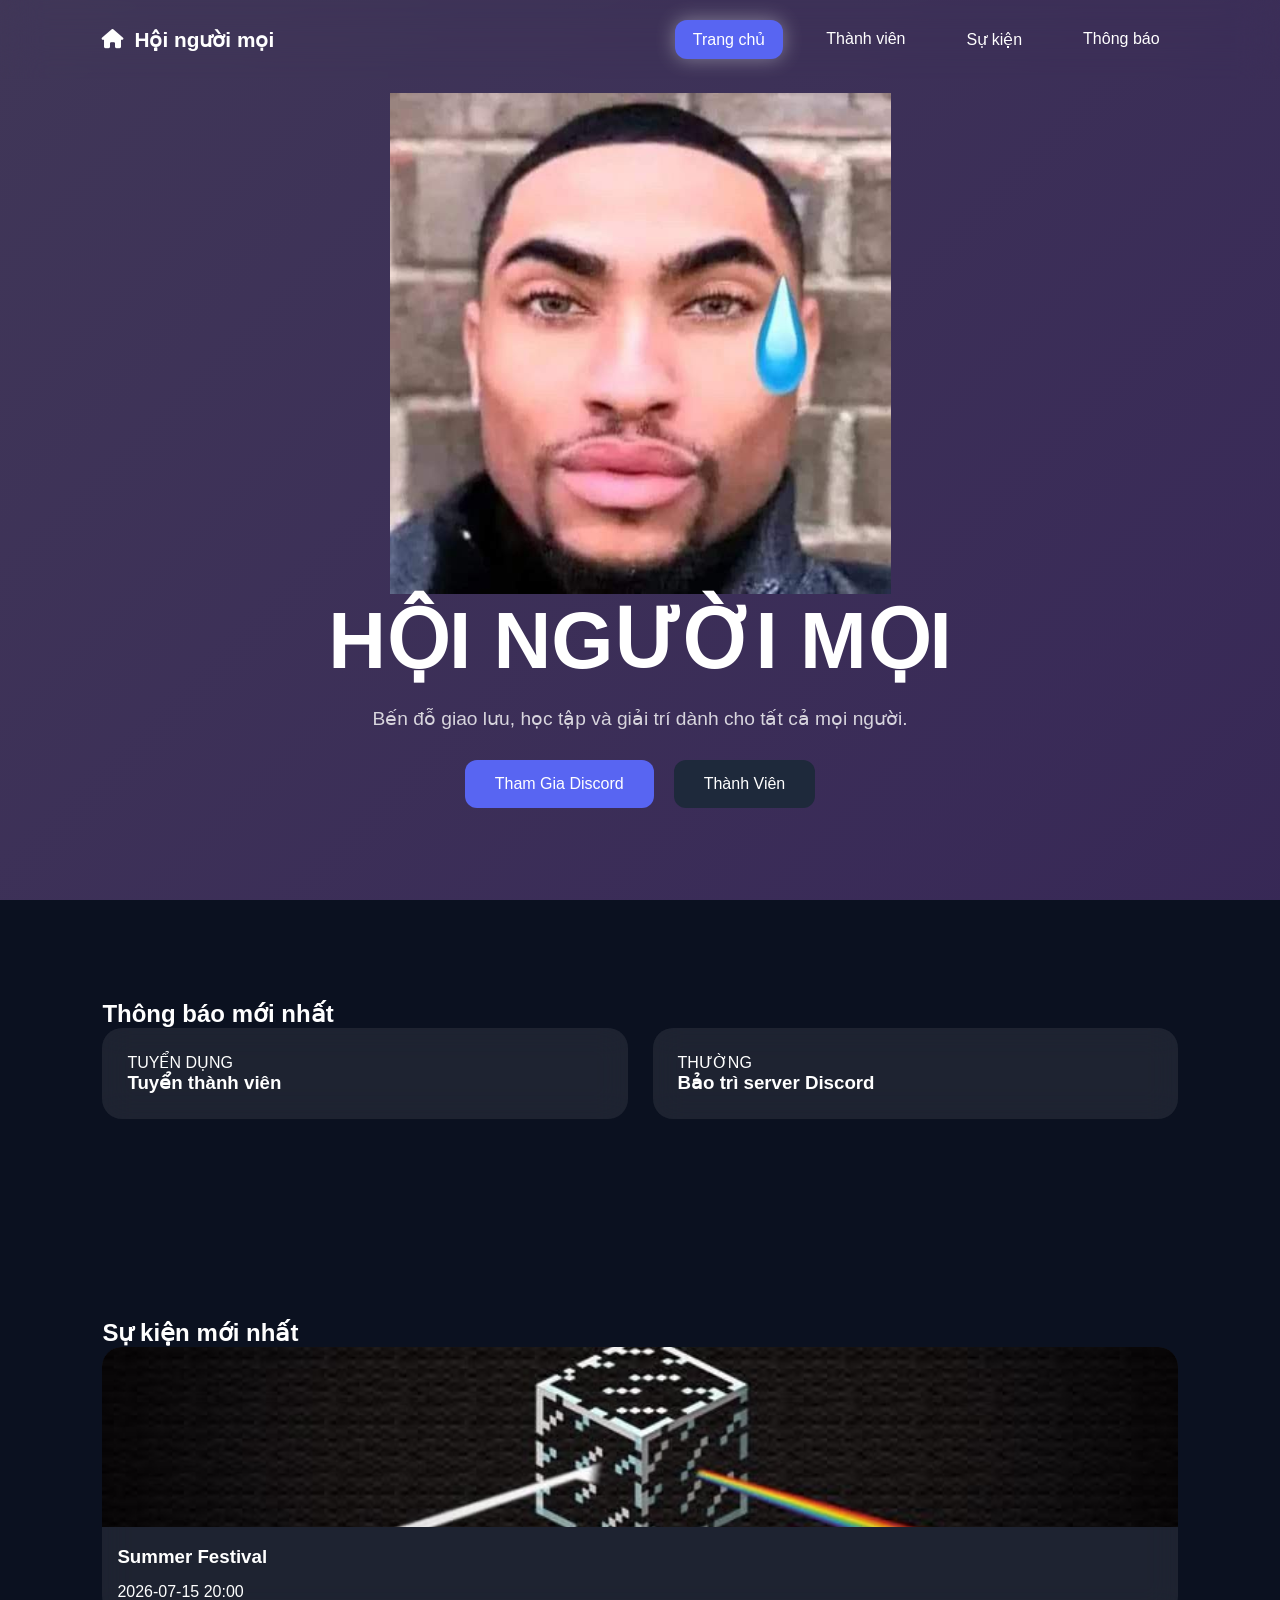
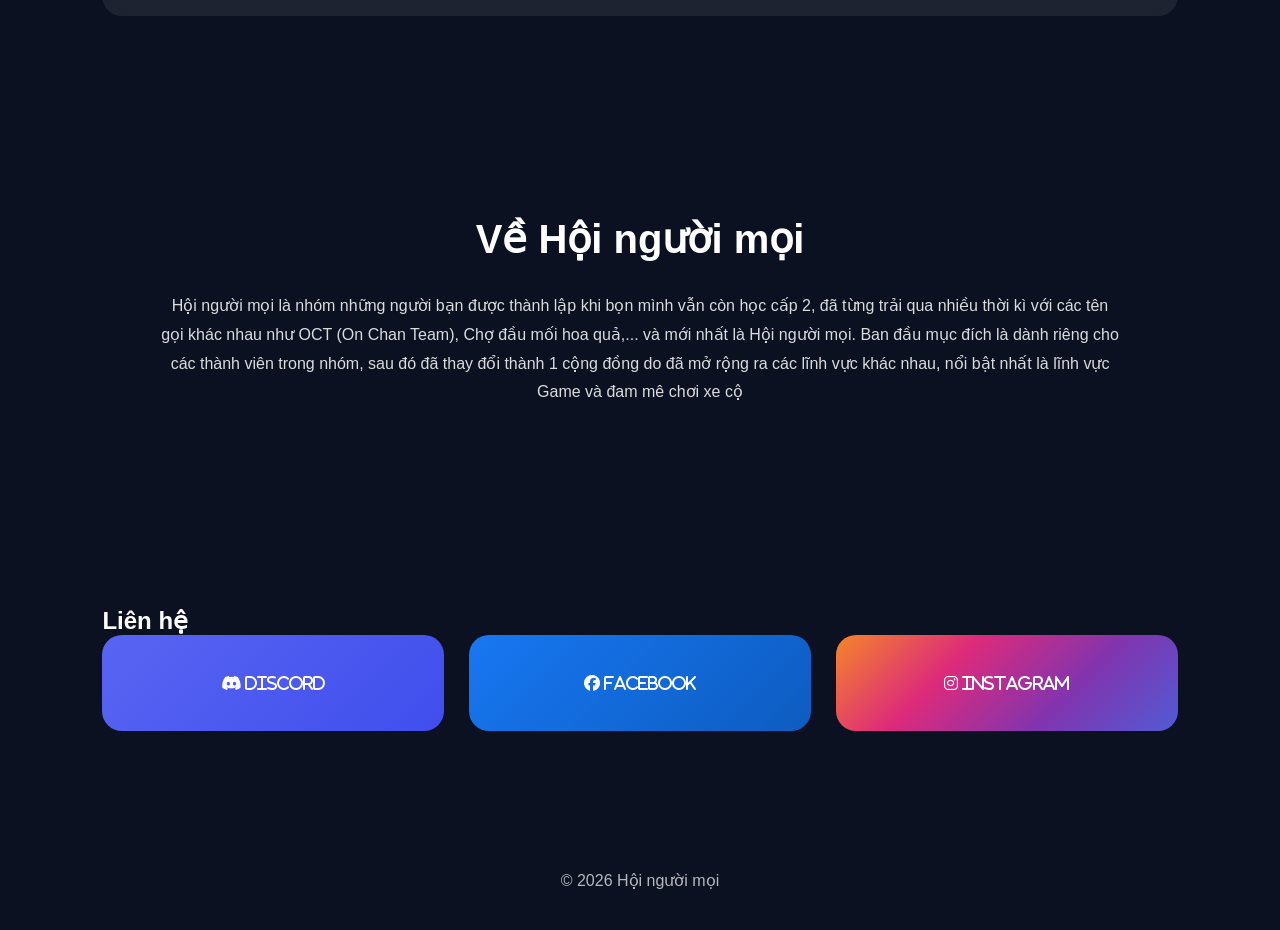
==== index.html @ f9ef9a04 "First website version" ====
<!doctype html>
<html lang="vi">
  <head>
    <meta charset="UTF-8" />

    <meta name="viewport" content="width=device-width, initial-scale=1.0" />

    <title>Hội người mọi</title>

    <link rel="icon" href="assets/logo.png" />

    <link rel="stylesheet" href="css/style.css" />

    <link
      rel="stylesheet"
      href="https://cdnjs.cloudflare.com/ajax/libs/font-awesome/6.5.2/css/all.min.css"
    />

    <link rel="stylesheet" href="https://unpkg.com/aos@next/dist/aos.css" />
  </head>

  <body>
    <div class="background"></div>

    <nav>
      <a href="index.html" class="nav-logo">
        <i class="fa-solid fa-house"></i>
        Hội người mọi
      </a>

      <div class="nav-links">
        <a href="index.html" class="active">Trang chủ</a>

        <a href="members.html">Thành viên</a>

        <a href="events.html">Sự kiện</a>

        <a href="announce.html">Thông báo</a>
      </div>
    </nav>

    <header class="hero" data-aos="fade-up">
      <img src="assets/logo.png" class="logo" />

      <h1>HỘI NGƯỜI MỌI</h1>

      <p>Bến đỗ giao lưu, học tập và giải trí dành cho tất cả mọi người.</p>

      <div class="hero-buttons">
        <a
          href="https://discord.gg/47eMfd63Gc"
          target="_blank"
          class="discord-btn"
        >
          Tham Gia Discord
        </a>

        <a href="members.html" class="members-btn"> Thành Viên </a>
      </div>
    </header>
    <section class="latest-announcements" data-aos="fade-up">
      <h2>Thông báo mới nhất</h2>

      <div id="latestAnnouncements"></div>
    </section>
    <section class="latest-events" data-aos="fade-up">
      <h2>Sự kiện mới nhất</h2>

      <div id="latestEvents"></div>
    </section>
    <section class="about" data-aos="fade-up">
      <h2>Về Hội người mọi</h2>

      <p>
        Hội người mọi là nhóm những người bạn được thành lập khi bọn mình vẫn
        còn học cấp 2, đã từng trải qua nhiều thời kì với các tên gọi khác nhau
        như OCT (On Chan Team), Chợ đầu mối hoa quả,... và mới nhất là Hội người
        mọi. Ban đầu mục đích là dành riêng cho các thành viên trong nhóm, sau
        đó đã thay đổi thành 1 cộng đồng do đã mở rộng ra các lĩnh vực khác
        nhau, nổi bật nhất là lĩnh vực Game và đam mê chơi xe cộ
      </p>
    </section>
    <section class="contact-section" data-aos="fade-up">
      <h2>Liên hệ</h2>

      <div class="contact-grid">
        <a
          href="https://discord.gg/47eMfd63Gc"
          target="_blank"
          class="contact-card discord-card fa-brands fa-discord"
          data-aos="fade-up"
          data-aos-delay="100"
        >
          Discord
        </a>

        <a
          href="https://www.facebook.com/profile.php?id=61577441744612"
          target="_blank"
          class="contact-card facebook-card fa-brands fa-facebook"
          data-aos="fade-up"
          data-aos-delay="200"
        >
          Facebook
        </a>

        <a
          href="https://l.facebook.com/l.php?u=https%3A%2F%2Fwww.instagram.com%2Fonlyfans.shg%3Ffbclid%3DIwZXh0bgNhZW0CMTAAYnJpZBExaHR2V0RGZWloVlBlQnZ0aXNydGMGYXBwX2lkEDIyMjAzOTE3ODgyMDA4OTIAAR7YgB_trmu4_h4xoVcGj0dVCBpgkjIiysR--vMYhF-Ll5J0IhAJh4uapSw8ZQ_aem_cNRYz2DIi3PIF2P8wIlThQ&h=AUBTuubvvInESW5ROYW0-VGWkcDPX09rUycDoqxpw-o5zM4c-e_qattfOKNT1lOT5FnNsrgeamTaf7NlCqNhRbU05VTEfkx5DtuSqiLYK5fOAgNH_ORsOR22AdHKDcSSzkVjjtm5bYTTOmrC8Pbt"
          target="_blank"
          class="contact-card instagram-card fa-brands fa-instagram"
          data-aos="fade-up"
          data-aos-delay="300"
        >
          Instagram
        </a>
      </div>
    </section>

    <footer>© 2026 Hội người mọi</footer>
    <script src="js/main.js"></script>
    <script src="https://unpkg.com/aos@next/dist/aos.js"></script>

    <script>
      AOS.init({
        duration: 800,

        once: true,

        offset: 100,
      });
    </script>
  </body>
</html>
---- css/style.css ----
* {
  margin: 0;
  padding: 0;
  box-sizing: border-box;
}

body {
  font-family:
    Segoe UI,
    sans-serif;

  background: #0b1120;

  color: white;

  overflow-x: hidden;
}

nav {
  position: fixed;

  top: 0;

  width: 100%;

  padding: 20px 8%;

  display: flex;

  justify-content: space-between;

  align-items: center;

  -webkit-backdrop-filter: blur(15px);

  backdrop-filter: blur(20px);

  z-index: 100;
}

.nav-links a.active {
  background: #5865f2;

  box-shadow: 0 0 20px rgba(255, 255, 255, 0.384);
}

.nav-links {
  display: flex;

  gap: 25px;
}

.nav-links a {
  text-decoration: none;

  color: white;

  padding: 10px 18px;

  border-radius: 12px;

  transition: all 0.3s ease;
}

.nav-links a:hover {
  background: rgba(255, 255, 255, 0.384);

  box-shadow: 0 0 20px rgba(255, 255, 255, 0.384);

  transform: translateY(-2px);
}

.hero {
  min-height: 100vh;

  display: flex;

  flex-direction: column;

  justify-content: center;

  align-items: center;

  text-align: center;

  padding: 20px;
}

.nav-logo {
  display: flex;

  align-items: center;

  gap: 10px;

  font-size: 1.3rem;

  font-weight: 700;

  color: white;

  text-decoration: none;

  transition: all 0.3s ease;
}

.nav-logo:hover {
  color: #5865f2;

  transform: translateY(-2px);
}

.nav-logo i {
  font-size: 1.2rem;

  transition: all 0.3s ease;
}

.nav-logo:hover i {
  transform: scale(1.2);
}

@keyframes glow {
  from {
    box-shadow: 0 0 15px rgba(255, 255, 255, 0.2);
  }

  to {
    box-shadow: 0 0 35px rgba(88, 101, 242, 0.7);
  }
}

.hero h1 {
  font-size: 5rem;

  margin-bottom: 20px;
}

.hero p {
  max-width: 700px;

  font-size: 1.2rem;

  opacity: 0.8;
}

.hero-buttons {
  margin-top: 30px;

  display: flex;

  gap: 20px;

  flex-wrap: wrap;
}

.discord-btn,
.members-btn {
  padding: 15px 30px;

  border-radius: 12px;

  text-decoration: none;

  color: white;

  transition: all 0.3s ease;
}

.discord-btn {
  background: #5865f2;
}

.members-btn {
  background: #1e293b;
}

.discord-btn:hover,
.members-btn:hover {
  background: rgba(255, 255, 255, 0.384);

  box-shadow: 0 0 20px rgba(255, 255, 255, 0.384);

  transform: translateY(-5px);
}

.background {
  position: fixed;

  inset: 0;

  z-index: -1;

  background: linear-gradient(
    -45deg,
    #3c096c,
    #5a189a,
    #7b2cbf,
    #9d4edd,
    #c77dff,
    #e0aaff
  );

  background-size: 400% 400%;

  animation: bgMove 15s ease infinite;

  opacity: 0.25;
}

@keyframes bgMove {
  0% {
    background-position: 0% 50%;
  }

  50% {
    background-position: 100% 50%;
  }

  100% {
    background-position: 0% 50%;
  }
}

.members-page {
  padding-top: 120px;

  padding-left: 8%;

  padding-right: 8%;
}

.members-page h1 {
  text-align: center;

  margin-bottom: 50px;
}

#membersContainer {
  display: grid;

  grid-template-columns: repeat(auto-fit, minmax(280px, 1fr));

  gap: 30px;
}

.member-card {
  background: rgba(255, 255, 255, 0.08);

  -webkit-backdrop-filter: blur(15px);

  backdrop-filter: blur(15px);

  border: 1px solid rgba(255, 255, 255, 0.1);

  border-radius: 20px;

  padding: 25px;

  text-align: center;

  transition: 0.3s;
}

.member-card:hover {
  transform: translateY(-8px);
}

.member-card img {
  width: 120px;

  height: 120px;

  border-radius: 50%;

  object-fit: cover;

  margin-bottom: 15px;
}

.member-card h3 {
  margin-bottom: 10px;
}

.member-card span {
  display: inline-block;

  background: #5865f2;

  padding: 5px 12px;

  border-radius: 10px;

  margin-bottom: 15px;
}

.events-page {
  padding-top: 120px;

  padding-left: 8%;

  padding-right: 8%;
}

.events-page h1 {
  text-align: center;

  margin-bottom: 50px;
}

#eventsContainer {
  display: grid;

  grid-template-columns: repeat(auto-fit, minmax(350px, 1fr));

  gap: 30px;
}

.event-card {
  overflow: hidden;

  background: rgba(255, 255, 255, 0.08);

  -webkit-backdrop-filter: blur(15px);

  backdrop-filter: blur(15px);

  border-radius: 20px;

  border: 1px solid rgba(255, 255, 255, 0.1);

  transition: 0.3s;
}

.event-card:hover {
  transform: translateY(-8px);
}

.event-banner {
  width: 100%;

  height: 220px;

  object-fit: cover;
}

.event-content {
  padding: 20px;
}

.event-date {
  margin: 15px 0;

  color: #60a5fa;
}

.event-btn {
  display: inline-block;

  margin-top: 15px;

  padding: 10px 20px;

  border-radius: 10px;

  background: #5865f2;

  color: white;

  text-decoration: none;
}

.announce-page {
  padding-top: 120px;

  padding-left: 8%;

  padding-right: 8%;
}

.announce-page h1 {
  text-align: center;

  margin-bottom: 50px;
}

#announceContainer {
  display: flex;

  flex-direction: column;

  gap: 25px;

  max-width: 1000px;

  margin: auto;
}

.announce-card {
  background: rgba(255, 255, 255, 0.08);

  -webkit-backdrop-filter: blur(15px);

  backdrop-filter: blur(15px);

  border-radius: 20px;

  border: 1px solid rgba(255, 255, 255, 0.1);

  padding: 25px;
}

.announce-card h2 {
  margin: 15px 0;
}

.announce-date {
  color: #94a3b8;

  margin-bottom: 15px;
}

.announce-tag {
  display: inline-block;

  background: #5865f2;

  padding: 6px 14px;

  border-radius: 10px;

  font-size: 0.9rem;
}

.pinned {
  color: #fbbf24;

  font-weight: bold;

  margin-bottom: 15px;
}

.about {
  max-width: 1000px;

  margin: auto;

  padding: 100px 20px;

  text-align: center;
}

.about h2 {
  margin-bottom: 30px;

  font-size: 2.5rem;
}

.about p {
  line-height: 1.8;

  opacity: 0.85;
}

.latest-events {
  padding: 100px 8%;
}

#latestEvents {
  display: grid;

  grid-template-columns: repeat(auto-fit, minmax(300px, 1fr));

  gap: 25px;
}

.mini-card {
  overflow: hidden;

  border-radius: 20px;

  background: rgba(255, 255, 255, 0.08);

  -webkit-backdrop-filter: blur(15px);

  backdrop-filter: blur(15px);
}

.mini-card img {
  width: 100%;

  height: 180px;

  object-fit: cover;
}

.mini-card h3 {
  padding: 15px;
}

.mini-card p {
  padding: 0 15px 15px;
}

.latest-announcements {
  padding: 100px 8%;
}

#latestAnnouncements {
  display: grid;

  grid-template-columns: repeat(auto-fit, minmax(300px, 1fr));

  gap: 25px;
}

.announcement-preview {
  padding: 25px;

  border-radius: 20px;

  background: rgba(255, 255, 255, 0.08);

  -webkit-backdrop-filter: blur(15px);

  backdrop-filter: blur(15px);
}

.contact-section {
  padding: 100px 8%;
}

.contact-grid {
  display: grid;

  grid-template-columns: repeat(auto-fit, minmax(250px, 1fr));

  gap: 25px;
}

.contact-card {
  padding: 40px;

  text-align: center;

  text-decoration: none;

  color: white;

  border-radius: 20px;

  background: rgba(255, 255, 255, 0.08);

  -webkit-backdrop-filter: blur(15px);

  backdrop-filter: blur(15px);

  transition: 0.3s;
}

.contact-card:hover {
  transform: translateY(-8px);
}

.discord-card {
  background: linear-gradient(135deg, #5865f2, #404eed);
}

.discord-card:hover {
  box-shadow: 0 0 25px rgba(88, 101, 242, 0.5);
}

.facebook-card {
  background: linear-gradient(135deg, #1877f2, #0d5cc0);
}

.facebook-card:hover {
  box-shadow: 0 0 25px rgba(24, 119, 242, 0.5);
}

.instagram-card {
  background: linear-gradient(135deg, #f58529, #dd2a7b, #8134af, #515bd4);
}

.instagram-card:hover {
  box-shadow: 0 0 25px rgba(221, 42, 123, 0.5);
}

footer {
  text-align: center;

  padding: 40px;

  opacity: 0.7;
}
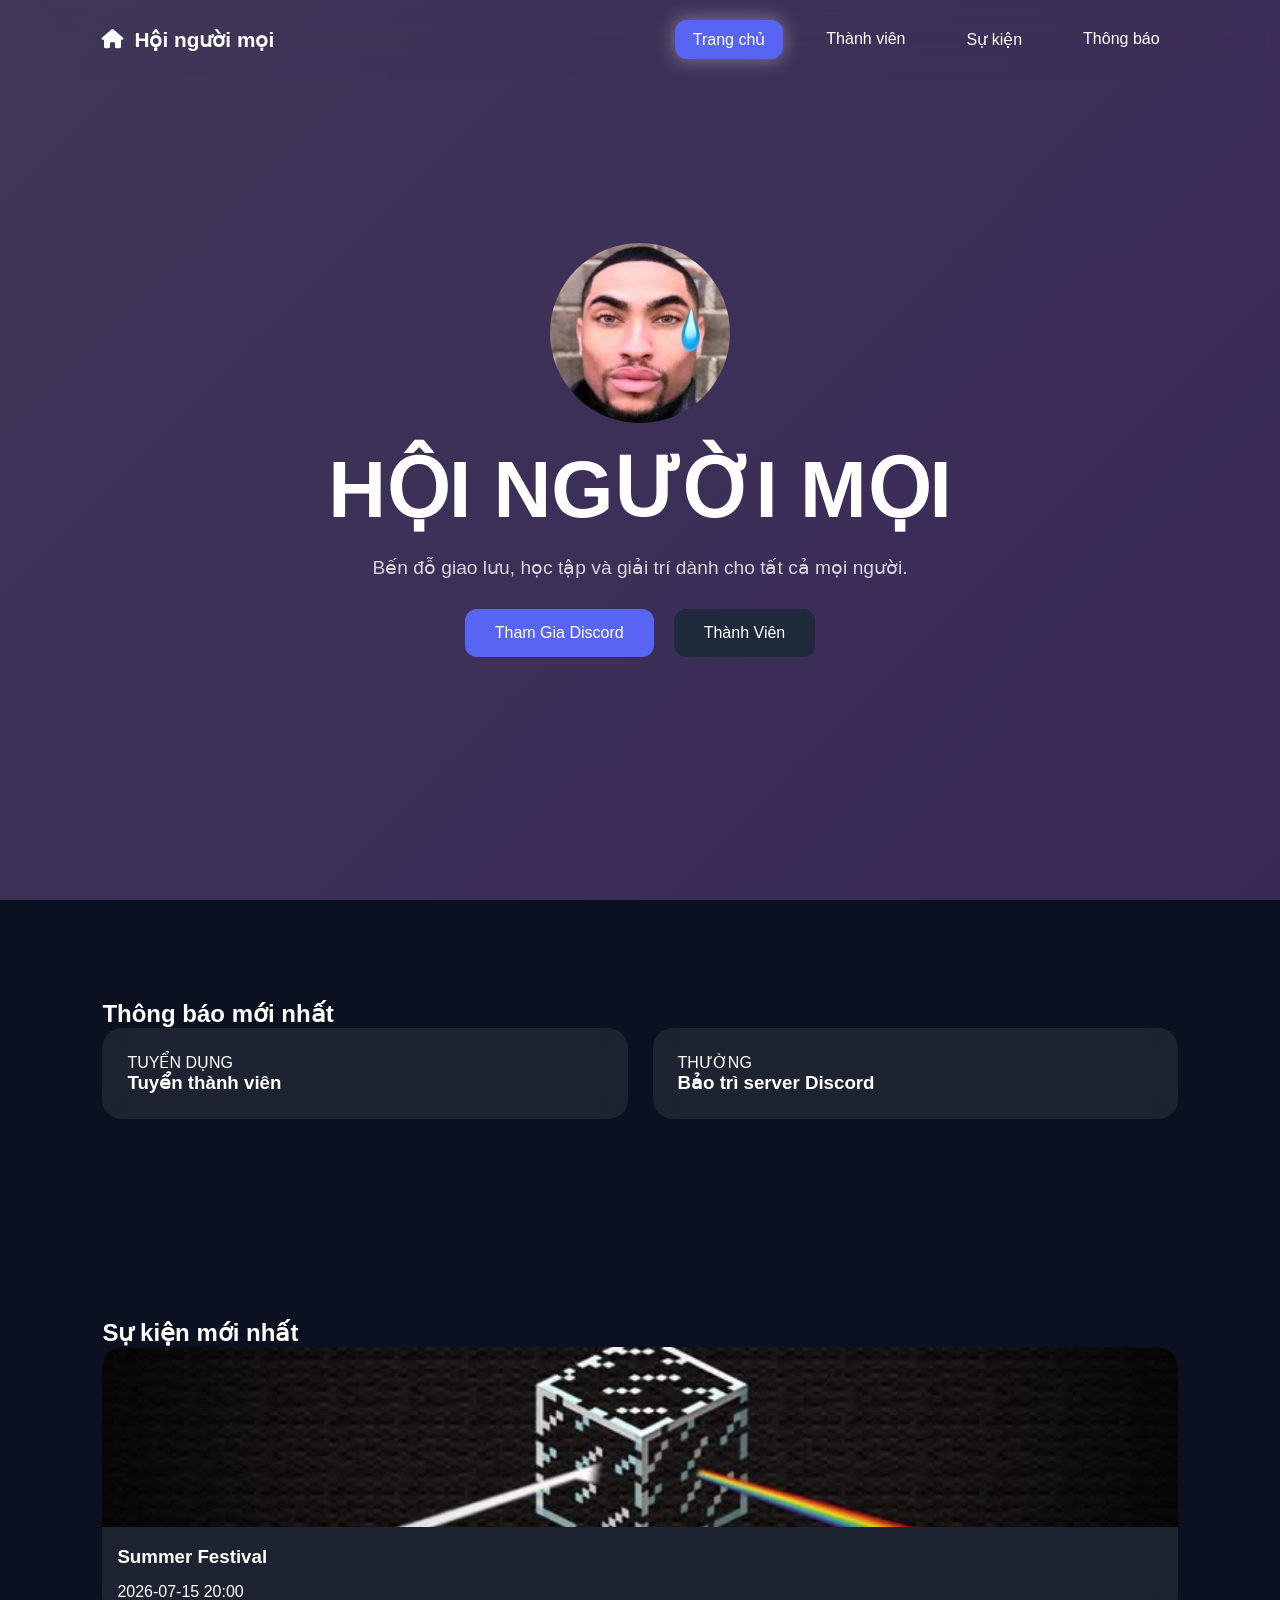
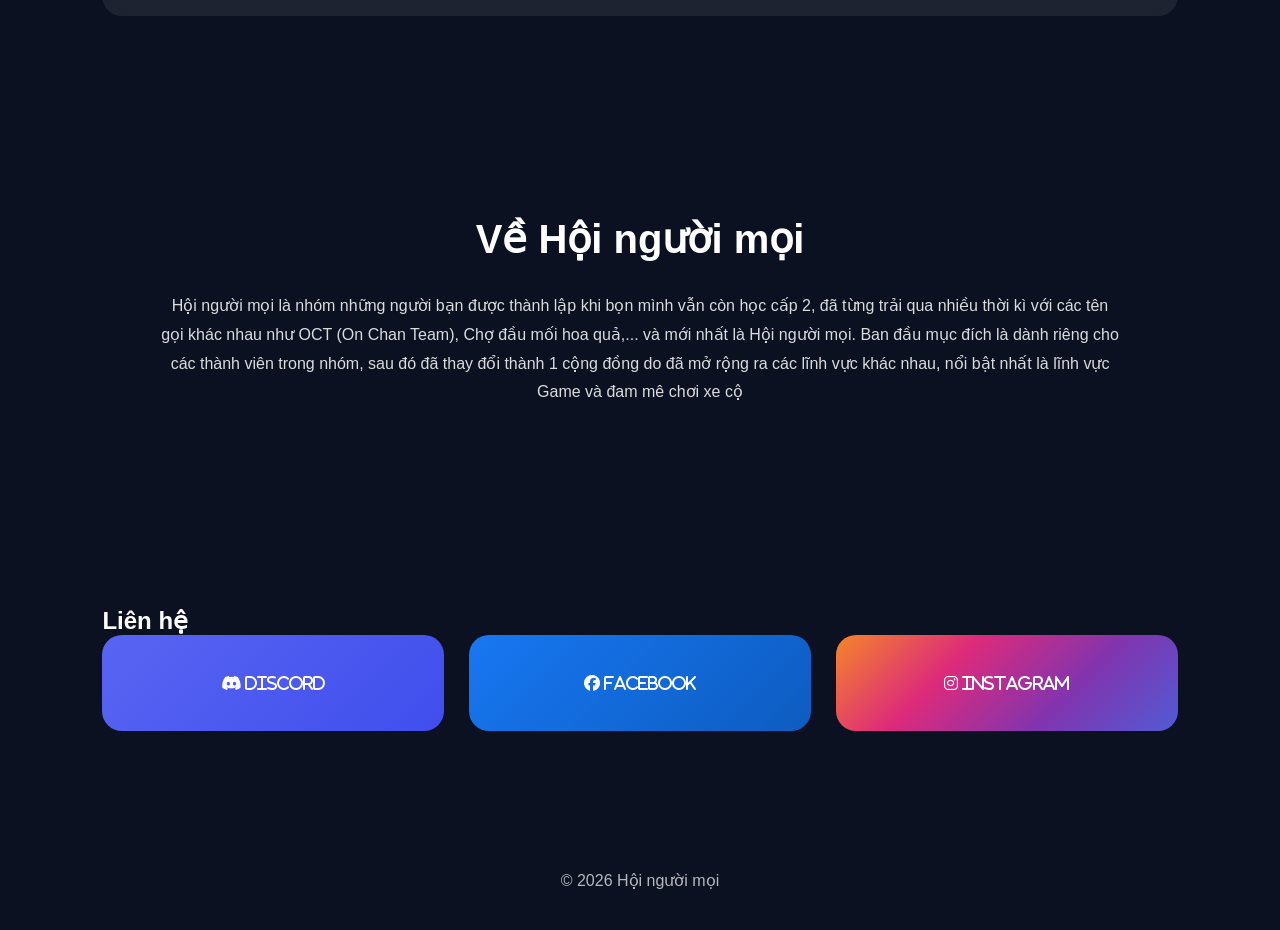
==== commit 63cad51e: "Update the 1st time" ====
--- a/index.html
+++ b/index.html
@@ -27,6 +27,10 @@
         <i class="fa-solid fa-house"></i>
         Hội người mọi
       </a>
+
+      <button class="menu-toggle">
+        <i class="fa-solid fa-bars"></i>
+      </button>
 
       <div class="nav-links">
         <a href="index.html" class="active">Trang chủ</a>
--- a/css/style.css
+++ b/css/style.css
@@ -84,6 +84,16 @@
   text-align: center;
 
   padding: 20px;
+}
+
+.logo {
+  width: 180px;
+
+  border-radius: 50%;
+
+  margin-bottom: 20px;
+
+  animation: glow 3s infinite alternate;
 }
 
 .nav-logo {
@@ -593,3 +603,63 @@
 
   opacity: 0.7;
 }
+
+.menu-toggle {
+  display: none;
+
+  background: none;
+
+  border: none;
+
+  color: white;
+
+  font-size: 1.5rem;
+
+  cursor: pointer;
+}
+
+@media (max-width: 768px) {
+  .menu-toggle {
+    display: block;
+  }
+
+  .nav-links {
+    position: absolute;
+
+    top: 70px;
+
+    right: 20px;
+
+    width: 220px;
+
+    background: rgba(11, 17, 32, 0.95);
+
+    backdrop-filter: blur(15px);
+
+    border-radius: 15px;
+
+    display: flex;
+
+    flex-direction: column;
+
+    padding: 15px;
+
+    gap: 10px;
+
+    opacity: 0;
+
+    visibility: hidden;
+
+    transform: translateX(100%);
+
+    transition: all 0.3s ease;
+  }
+
+  .nav-links.active {
+    opacity: 1;
+
+    visibility: visible;
+
+    transform: translateX(0);
+  }
+}
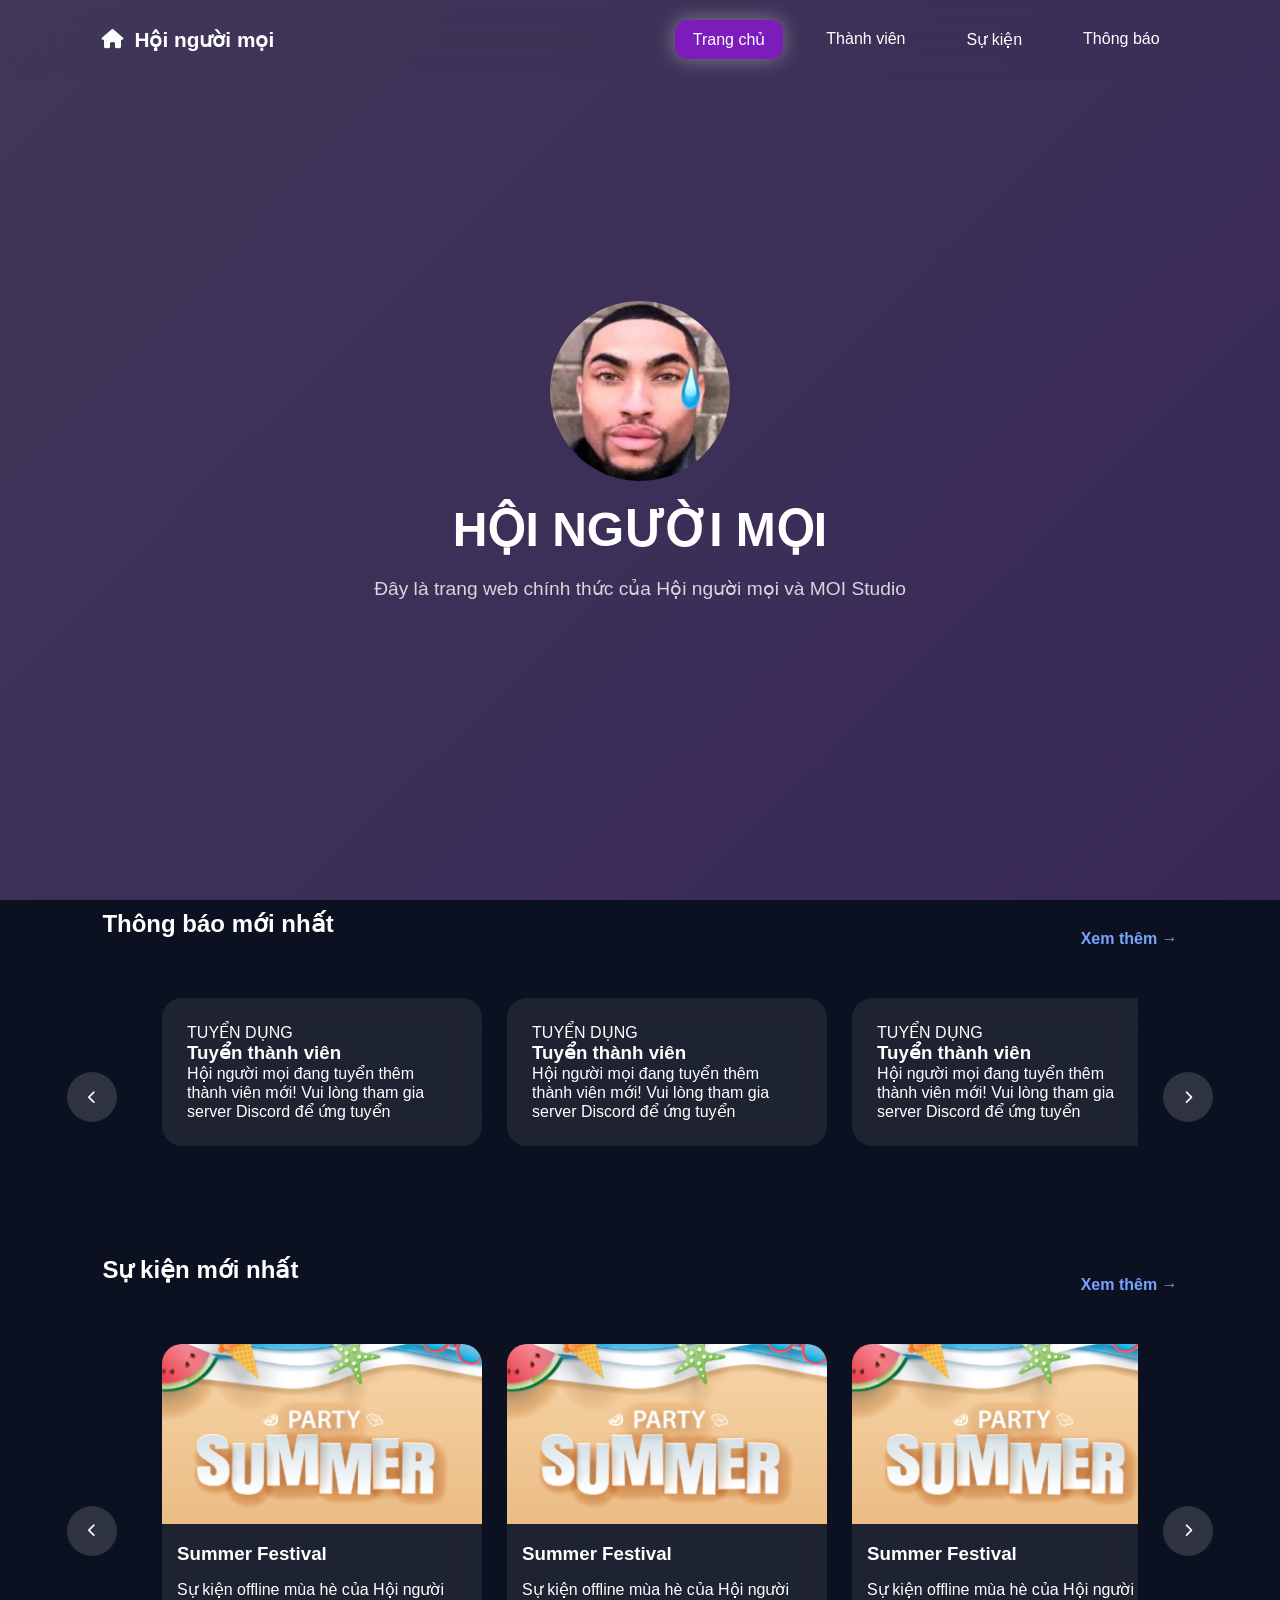
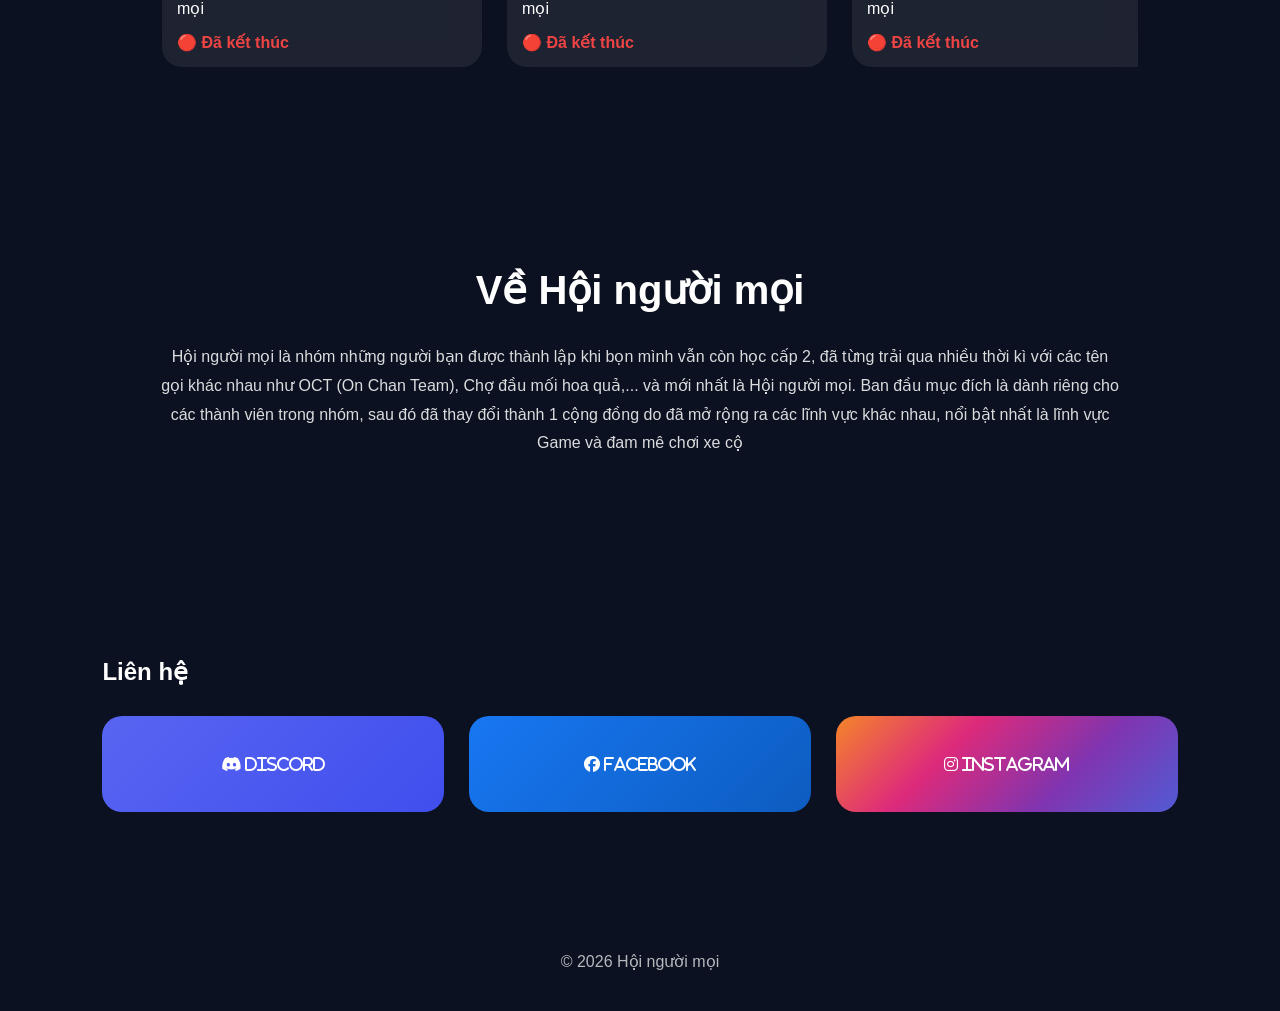
==== commit dc7ced30: "Update the 6th time" ====
--- a/index.html
+++ b/index.html
@@ -28,7 +28,7 @@
         Hội người mọi
       </a>
 
-      <button class="menu-toggle">
+      <button class="menu-toggle" title="Mở menu">
         <i class="fa-solid fa-bars"></i>
       </button>
 
@@ -48,29 +48,45 @@
 
       <h1>HỘI NGƯỜI MỌI</h1>
 
-      <p>Bến đỗ giao lưu, học tập và giải trí dành cho tất cả mọi người.</p>
-
-      <div class="hero-buttons">
-        <a
-          href="https://discord.gg/47eMfd63Gc"
-          target="_blank"
-          class="discord-btn"
-        >
-          Tham Gia Discord
-        </a>
-
-        <a href="members.html" class="members-btn"> Thành Viên </a>
-      </div>
+      <p>Đây là trang web chính thức của Hội người mọi và MOI Studio</p>
     </header>
     <section class="latest-announcements" data-aos="fade-up">
-      <h2>Thông báo mới nhất</h2>
+      <div class="section-header">
+        <h2>Thông báo mới nhất</h2>
 
-      <div id="latestAnnouncements"></div>
+        <a href="announce.html" class="view-more"> Xem thêm → </a>
+      </div>
+
+      <div class="announcements-wrapper">
+        <button class="scroll-btn left" data-aos="fade-up" id="announcementLeft">
+          <i class="fa-solid fa-chevron-left"></i>
+        </button>
+
+        <div id="latestAnnouncements" class="horizontal-scroll"></div>
+
+        <button class="scroll-btn right" data-aos="fade-up" id="announcementRight">
+          <i class="fa-solid fa-chevron-right"></i>
+        </button>
+      </div>
     </section>
     <section class="latest-events" data-aos="fade-up">
-      <h2>Sự kiện mới nhất</h2>
+      <div class="section-header">
+        <h2>Sự kiện mới nhất</h2>
 
-      <div id="latestEvents"></div>
+        <a href="events.html" class="view-more"> Xem thêm → </a>
+      </div>
+
+      <div class="events-wrapper">
+        <button class="scroll-btn left" data-aos="fade-up" id="eventLeft">
+          <i class="fa-solid fa-chevron-left"></i>
+        </button>
+
+        <div id="latestEvents" class="horizontal-scroll"></div>
+
+        <button class="scroll-btn right" data-aos="fade-up" id="eventRight">
+          <i class="fa-solid fa-chevron-right"></i>
+        </button>
+      </div>
     </section>
     <section class="about" data-aos="fade-up">
       <h2>Về Hội người mọi</h2>
--- a/css/style.css
+++ b/css/style.css
@@ -39,7 +39,7 @@
 }
 
 .nav-links a.active {
-  background: #5865f2;
+  background: #7c1dbb;
 
   box-shadow: 0 0 20px rgba(255, 255, 255, 0.384);
 }
@@ -93,7 +93,7 @@
 
   margin-bottom: 20px;
 
-  animation: glow 3s infinite alternate;
+  animation: glow 1.5s infinite alternate;
 }
 
 .nav-logo {
@@ -141,7 +141,7 @@
 }
 
 .hero h1 {
-  font-size: 5rem;
+  font-size: 3rem;
 
   margin-bottom: 20px;
 }
@@ -162,36 +162,6 @@
   gap: 20px;
 
   flex-wrap: wrap;
-}
-
-.discord-btn,
-.members-btn {
-  padding: 15px 30px;
-
-  border-radius: 12px;
-
-  text-decoration: none;
-
-  color: white;
-
-  transition: all 0.3s ease;
-}
-
-.discord-btn {
-  background: #5865f2;
-}
-
-.members-btn {
-  background: #1e293b;
-}
-
-.discord-btn:hover,
-.members-btn:hover {
-  background: rgba(255, 255, 255, 0.384);
-
-  box-shadow: 0 0 20px rgba(255, 255, 255, 0.384);
-
-  transform: translateY(-5px);
 }
 
 .background {
@@ -249,9 +219,9 @@
 #membersContainer {
   display: grid;
 
-  grid-template-columns: repeat(auto-fit, minmax(280px, 1fr));
-
-  gap: 30px;
+  grid-template-columns: repeat(auto-fit, minmax(3px, 320px));
+
+  gap: 25px;
 }
 
 .member-card {
@@ -270,10 +240,10 @@
   text-align: center;
 
   transition: 0.3s;
-}
-
-.member-card:hover {
-  transform: translateY(-8px);
+
+  flex: 0 0 320px;
+
+  width: 320px;
 }
 
 .member-card img {
@@ -339,7 +309,7 @@
 
   border: 1px solid rgba(255, 255, 255, 0.1);
 
-  transition: 0.3s;
+  transition: transform 0.3s ease;
 }
 
 .event-card:hover {
@@ -420,6 +390,10 @@
   padding: 25px;
 }
 
+section h2 {
+  margin-bottom: 30px;
+}
+
 .announce-card h2 {
   margin: 15px 0;
 }
@@ -477,9 +451,7 @@
 }
 
 #latestEvents {
-  display: grid;
-
-  grid-template-columns: repeat(auto-fit, minmax(300px, 1fr));
+  display: flex;
 
   gap: 25px;
 }
@@ -494,6 +466,29 @@
   -webkit-backdrop-filter: blur(15px);
 
   backdrop-filter: blur(15px);
+
+  flex: 0 0 320px;
+
+  flex-shrink: 0;
+
+  width: 320px;
+
+  scroll-snap-align: none;
+
+  cursor: pointer;
+
+  transform: scale(0.95);
+
+  transition: transform 0.3s ease;
+
+  position: relative;
+}
+
+.mini-card:hover,
+.announcement-preview:hover {
+  transform: translateY(-4px) scale(1.02) !important;
+  z-index: 4;
+  box-shadow: 0 0 15px rgba(0, 0, 0, 0.3);
 }
 
 .mini-card img {
@@ -513,13 +508,11 @@
 }
 
 .latest-announcements {
-  padding: 100px 8%;
+  padding: 10px 8%;
 }
 
 #latestAnnouncements {
-  display: grid;
-
-  grid-template-columns: repeat(auto-fit, minmax(300px, 1fr));
+  display: flex;
 
   gap: 25px;
 }
@@ -534,6 +527,25 @@
   -webkit-backdrop-filter: blur(15px);
 
   backdrop-filter: blur(15px);
+
+  flex: 0 0 320px;
+
+  width: 320px;
+
+  transition:
+    transform 0.3s ease,
+    opacity 0.3s ease;
+}
+
+.mini-card,
+.announcement-preview {
+  flex: 0 0 320px;
+  width: 320px;
+  scroll-snap-align: none;
+  transition:
+    transform 0.3s ease,
+    opacity 0.3s ease,
+    box-shadow 0.3s ease !important;
 }
 
 .contact-section {
@@ -662,4 +674,162 @@
 
     transform: translateX(0);
   }
-}
+  .hero {
+    padding-top: 140px;
+  }
+  .hero h1 {
+    font-size: 2rem;
+  }
+  .section-header {
+    flex-direction: column;
+
+    gap: 10px;
+  }
+  .mini-card {
+    flex: 0 0 260px;
+
+    width: 260px;
+  }
+
+  .scroll-btn {
+    display: none;
+  }
+}
+
+.section-header {
+  display: flex;
+
+  justify-content: space-between;
+
+  align-items: center;
+
+  margin-bottom: 30px;
+}
+
+.view-more {
+  color: #7aa2ff;
+
+  text-decoration: none;
+
+  font-weight: 600;
+
+  transition: 0.3s;
+}
+
+.view-more:hover {
+  color: white;
+
+  transform: translateX(5px);
+}
+
+.event-upcoming {
+  color: #facc15;
+
+  font-weight: 700;
+}
+
+.event-ongoing {
+  color: #22c55e;
+
+  font-weight: 700;
+}
+
+.event-finished {
+  color: #ef4444;
+
+  font-weight: 700;
+}
+
+.horizontal-scroll {
+  display: flex;
+
+  gap: 25px;
+
+  overflow-x: auto;
+
+  overflow-y: visible;
+
+  scroll-behavior: smooth;
+
+  scroll-snap-type: x mandatory;
+
+  scroll-padding-left: 20px;
+
+  padding: 25px 20px;
+
+  margin: -25px -20px;
+
+  scrollbar-width: none;
+
+  flex-wrap: nowrap;
+}
+
+.horizontal-scroll::-webkit-scrollbar {
+  display: none;
+}
+
+.horizontal-scroll:hover .mini-card,
+.horizontal-scroll:hover .announcement-preview {
+  opacity: 0.4;
+}
+
+.horizontal-scroll .mini-card:hover,
+.horizontal-scroll .announcement-preview:hover {
+  transform: translateY(-12px) scale(1.05) !important;
+  z-index: 20;
+  opacity: 1 !important;
+  box-shadow: 0 5px 15px rgba(0, 0, 0, 0.5);
+}
+
+.mini-card,
+.announcement-preview {
+  flex: 0 0 320px;
+  scroll-snap-align: none;
+}
+
+.scroll-btn {
+  position: absolute;
+
+  top: 50%;
+
+  transform: translateY(-50%);
+
+  width: 50px;
+
+  height: 50px;
+
+  border: none;
+
+  border-radius: 50%;
+
+  background: rgba(255, 255, 255, 0.15);
+
+  backdrop-filter: blur(10px);
+
+  color: white;
+
+  cursor: pointer;
+
+  z-index: 20;
+
+  transition: 0.3s;
+}
+
+.scroll-btn:hover {
+  transform: translateY(-20%) scale(1.1) !important;
+}
+
+.left {
+  left: -35px;
+}
+
+.right {
+  right: -35px;
+}
+
+.events-wrapper,
+.announcements-wrapper {
+  position: relative;
+  padding: 0px 60px;
+  overflow: visible;
+}
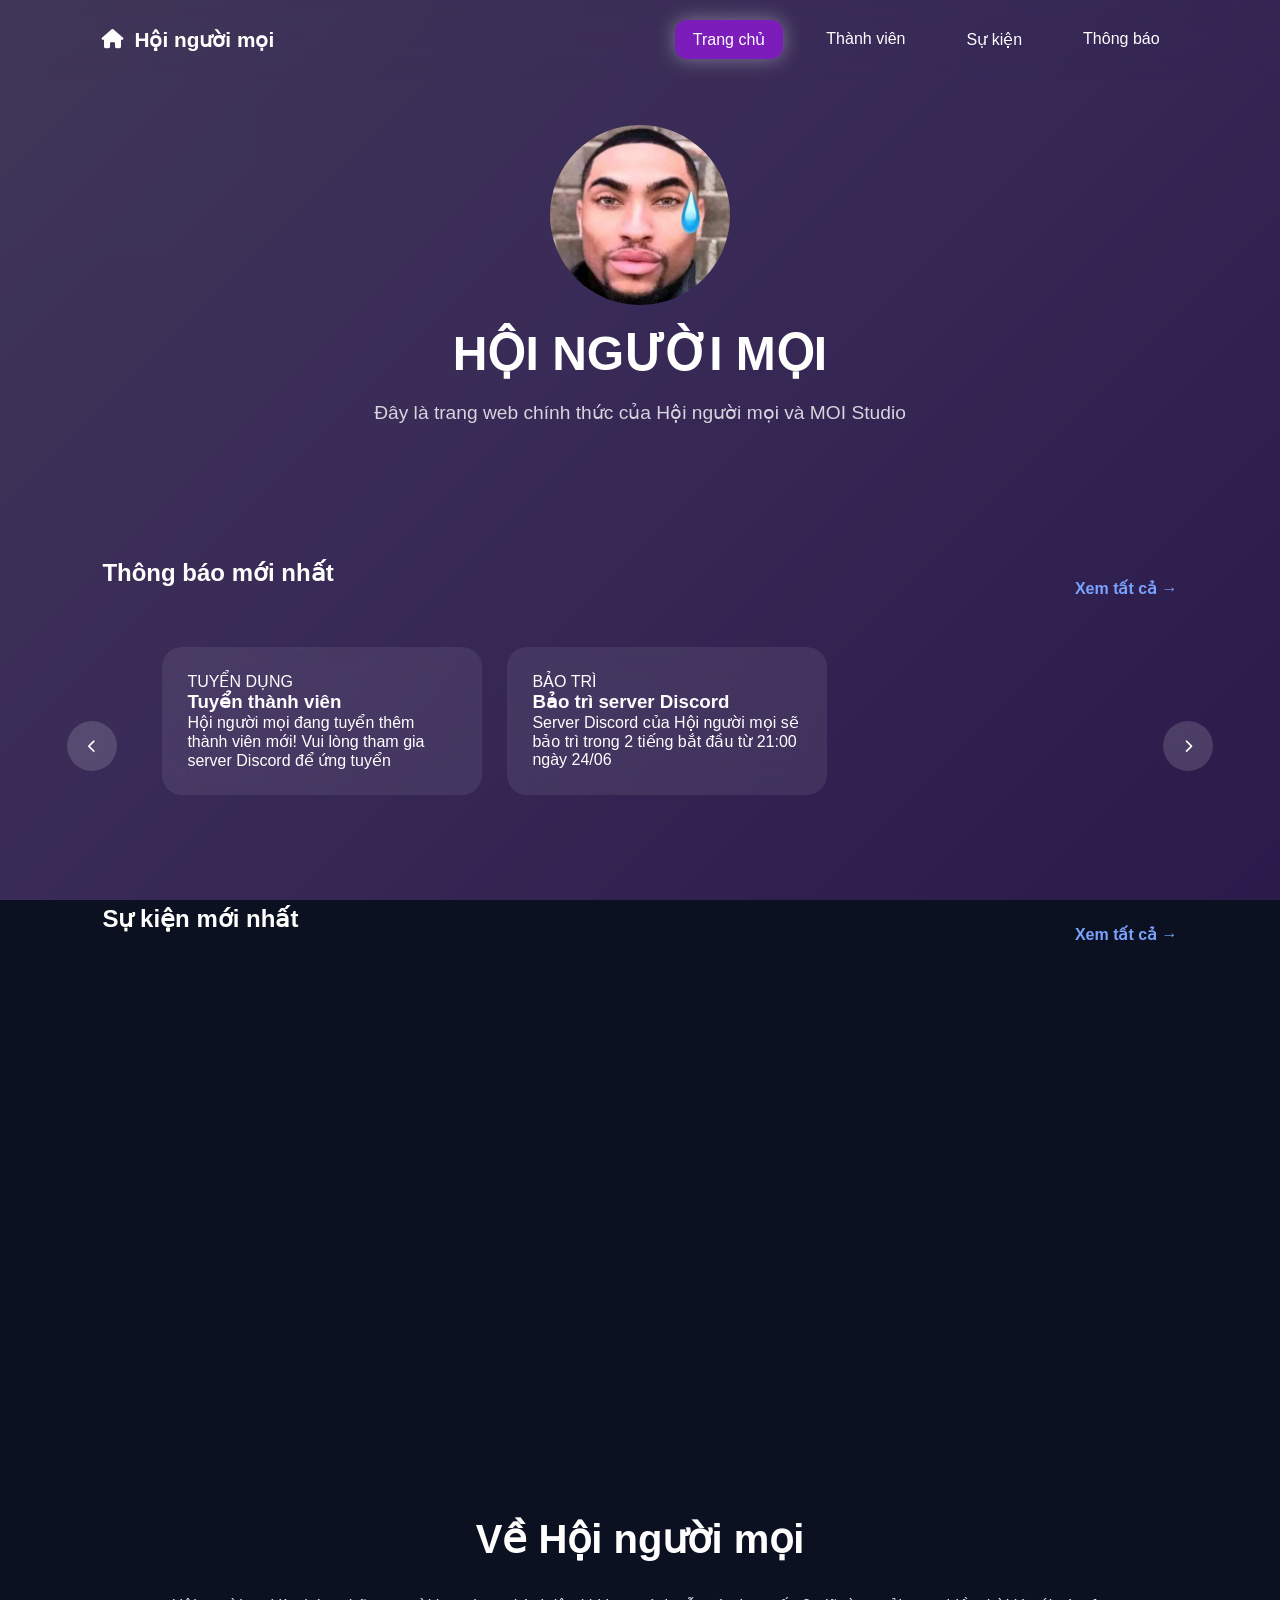
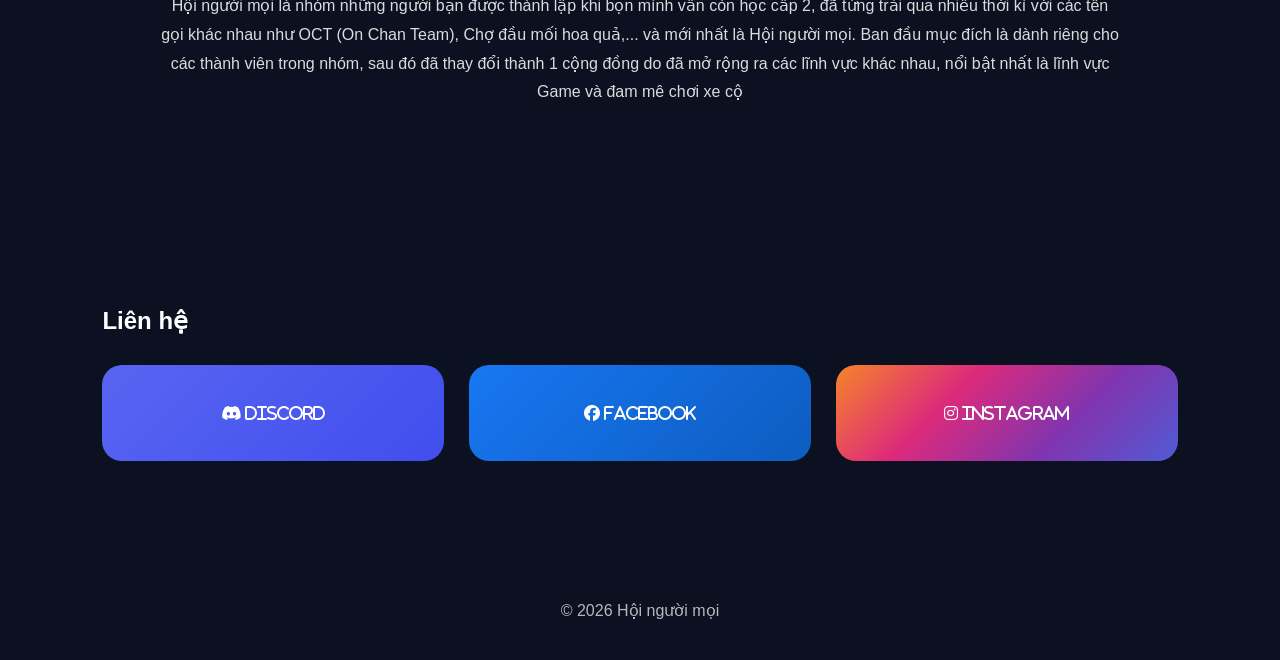
==== commit 4bcd767e: "Fix bugs" ====
--- a/index.html
+++ b/index.html
@@ -54,7 +54,7 @@
       <div class="section-header">
         <h2>Thông báo mới nhất</h2>
 
-        <a href="announce.html" class="view-more"> Xem thêm → </a>
+        <a href="announce.html" class="view-more"> Xem tất cả → </a>
       </div>
 
       <div class="announcements-wrapper">
@@ -73,7 +73,7 @@
       <div class="section-header">
         <h2>Sự kiện mới nhất</h2>
 
-        <a href="events.html" class="view-more"> Xem thêm → </a>
+        <a href="events.html" class="view-more"> Xem tất cả → </a>
       </div>
 
       <div class="events-wrapper">
@@ -144,7 +144,7 @@
       AOS.init({
         duration: 800,
 
-        once: true,
+        once: false,
 
         offset: 100,
       });
--- a/css/style.css
+++ b/css/style.css
@@ -71,7 +71,7 @@
 }
 
 .hero {
-  min-height: 100vh;
+  min-height: 61vh;
 
   display: flex;
 
@@ -181,11 +181,16 @@
     #e0aaff
   );
 
-  background-size: 400% 400%;
+  background-size: 200% 200%;
+
+  animation: bgMoveMobile 12s ease infinite;
+  opacity: 0.25;
 
   animation: bgMove 15s ease infinite;
 
   opacity: 0.25;
+
+  will-change: transform;
 }
 
 @keyframes bgMove {
@@ -202,6 +207,18 @@
   }
 }
 
+@keyframes bgMoveMobile {
+  0% {
+    transform: scale(1) rotate(0deg);
+  }
+  50% {
+    transform: scale(1.1) rotate(2deg);
+  }
+  100% {
+    transform: scale(1) rotate(0deg);
+  }
+}
+
 .members-page {
   padding-top: 120px;
 
@@ -239,11 +256,21 @@
 
   text-align: center;
 
-  transition: 0.3s;
-
   flex: 0 0 320px;
 
   width: 320px;
+
+  transform: scale(0.95);
+
+  transition: transform 0.3s ease;
+
+  position: relative;
+}
+
+.member-card:hover {
+  transform: translateY(-4px) scale(1.02) !important;
+  z-index: 4;
+  box-shadow: 0 0 25px rgba(0, 0, 0, 0.3);
 }
 
 .member-card img {
@@ -289,11 +316,15 @@
 }
 
 #eventsContainer {
-  display: grid;
-
-  grid-template-columns: repeat(auto-fit, minmax(350px, 1fr));
-
-  gap: 30px;
+  display: flex;
+
+  flex-direction: column;
+
+  gap: 25px;
+
+  max-width: 500px;
+
+  margin: auto;
 }
 
 .event-card {
@@ -309,11 +340,14 @@
 
   border: 1px solid rgba(255, 255, 255, 0.1);
 
+  transform: scale(0.95);
+
   transition: transform 0.3s ease;
 }
 
 .event-card:hover {
-  transform: translateY(-8px);
+  transform: translateY(-8px) !important;
+  box-shadow: 0 0 25px rgba(0, 0, 0, 0.3);
 }
 
 .event-banner {
@@ -348,6 +382,16 @@
   color: white;
 
   text-decoration: none;
+
+  transition: all 0.3s ease;
+}
+
+.event-btn:hover {
+  transform: translateY(-2px);
+
+  background: rgba(255, 255, 255, 0.384);
+
+  box-shadow: 0 0 20px rgba(255, 255, 255, 0.384);
 }
 
 .announce-page {
@@ -390,6 +434,11 @@
   padding: 25px;
 }
 
+.announce-card:hover {
+  transform: translateY(-8px) !important;
+  box-shadow: 0 0 25px rgba(0, 0, 0, 0.3);
+}
+
 section h2 {
   margin-bottom: 30px;
 }
@@ -485,7 +534,10 @@
 }
 
 .mini-card:hover,
-.announcement-preview:hover {
+.announcement-preview:hover,
+.member-card:hover,
+.announce-card:hover,
+.event-card:hover {
   transform: translateY(-4px) scale(1.02) !important;
   z-index: 4;
   box-shadow: 0 0 15px rgba(0, 0, 0, 0.3);
@@ -548,6 +600,15 @@
     box-shadow 0.3s ease !important;
 }
 
+.member-card,
+.announce-card,
+.event-card {
+  transition:
+    transform 0.3s ease,
+    opacity 0.3s ease,
+    box-shadow 0.3s ease !important;
+}
+
 .contact-section {
   padding: 100px 8%;
 }
@@ -628,6 +689,17 @@
   font-size: 1.5rem;
 
   cursor: pointer;
+}
+
+.mini-card,
+.announcements-wrapper .announcement-preview {
+  flex: 0 0 320px;
+  width: 320px;
+  scroll-snap-align: none;
+  transition:
+    transform 0.6s ease,
+    opacity 1s ease,
+    box-shadow 0.3s ease !important;
 }
 
 @media (max-width: 768px) {
@@ -685,14 +757,74 @@
 
     gap: 10px;
   }
+  .mini-card,
+  .announcement-preview {
+    flex: 0 0 78vw !important;
+
+    width: 78vw !important;
+
+    max-width: 280px;
+
+    padding: 15px !important;
+
+    overflow: hidden;
+  }
   .mini-card {
-    flex: 0 0 260px;
-
-    width: 260px;
+    padding: 0 0 15px 0 !important;
+  }
+  .mini-card img {
+    display: block;
+    width: 100% !important;
+    height: 140px !important;
+    object-fit: cover;
+
+    margin: 0 !important;
+    padding: 0 !important;
+
+    border-top-left-radius: 20px !important;
+    border-top-right-radius: 20px !important;
+    border-bottom-left-radius: 0 !important;
+    border-bottom-right-radius: 0 !important;
   }
 
   .scroll-btn {
-    display: none;
+    display: none !important;
+  }
+  .horizontal-scroll {
+    margin: 0 !important;
+
+    padding: 25px 0px !important;
+
+    gap: 16px !important;
+
+    -webkit-overflow-scrolling: touch;
+  }
+
+  .horizontal-scroll::before,
+  .horizontal-scroll::after {
+    content: "";
+    display: block;
+    flex: 0 0 2px;
+    max-width: 20px;
+    visibility: hidden;
+  }
+
+  .events-wrapper,
+  .announcements-wrapper {
+    padding: 0px !important;
+    overflow: hidden;
+  }
+
+  .body {
+    background: #0b1120 !important;
+  }
+  .members-page,
+  .events-page,
+  .announce-page,
+  .about,
+  .latest-events,
+  .latest-announcements {
+    background: transparent !important;
   }
 }
 
@@ -812,11 +944,12 @@
 
   z-index: 20;
 
-  transition: 0.3s;
+  transition: transform 0.6s ease, opacity 0.6s ease, box-shadow 0.6s ease !important;
 }
 
 .scroll-btn:hover {
-  transform: translateY(-20%) scale(1.1) !important;
+  transform: translateY(-10%) scale(1.1) !important;
+  box-shadow: 0 0 20px rgba(0, 0, 0, 0.3);
 }
 
 .left {
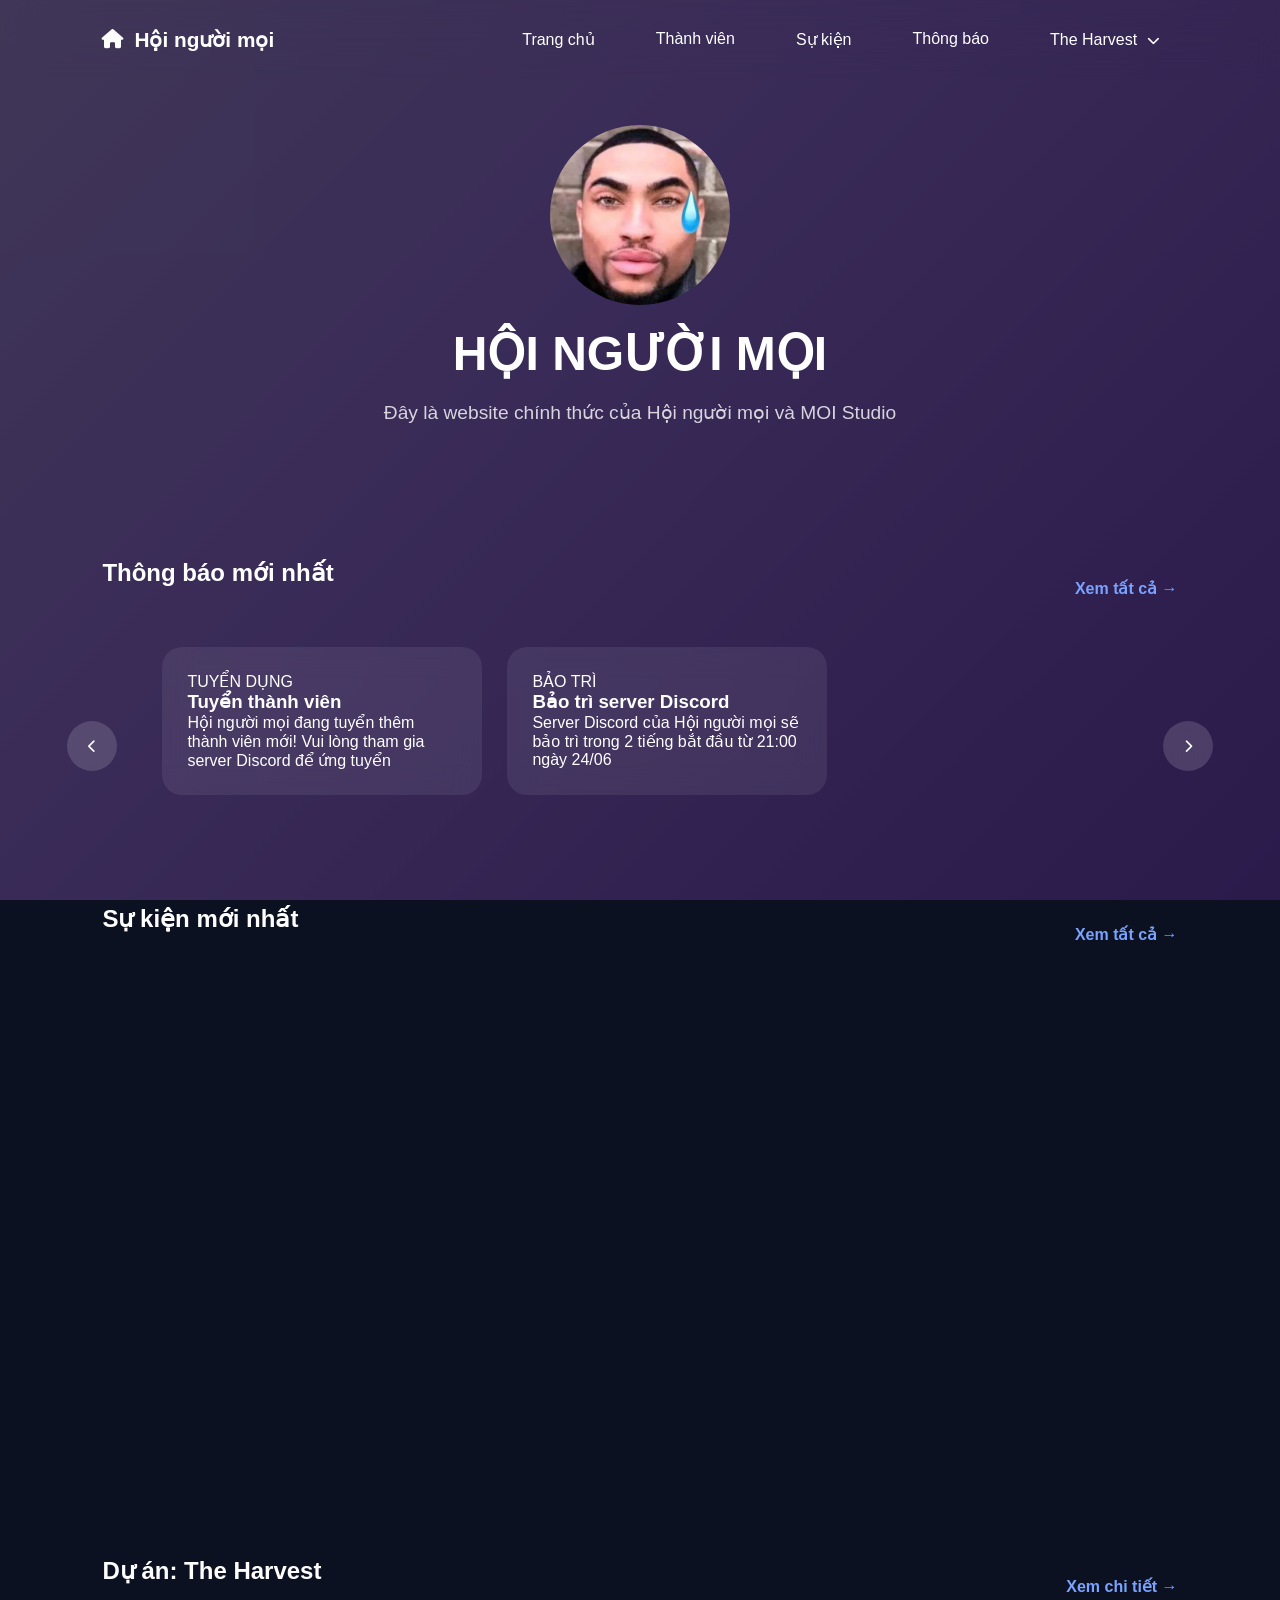
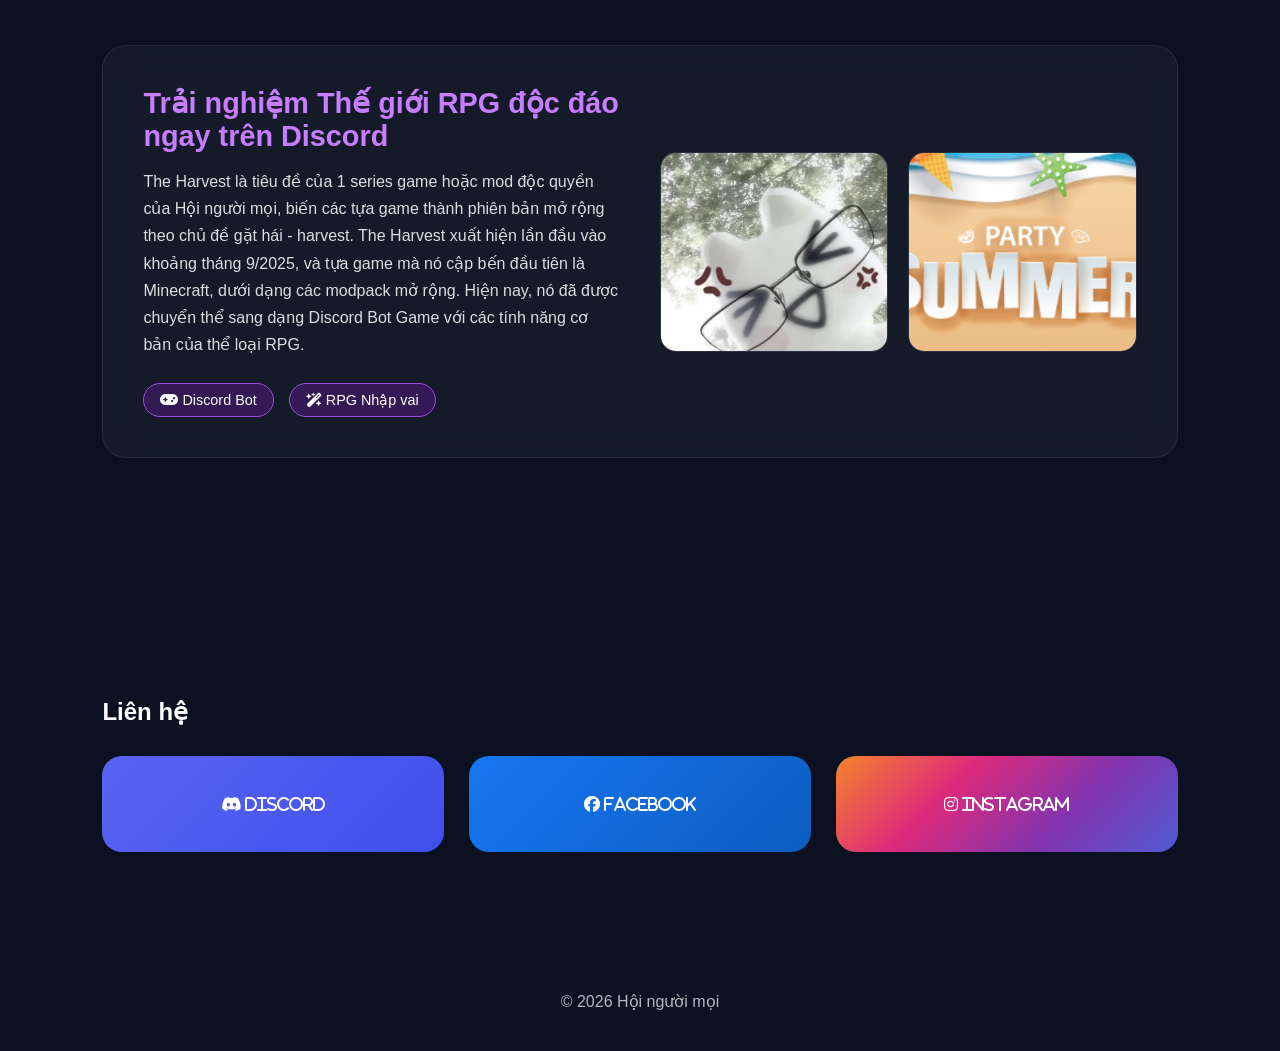
==== commit 47d4f8b6: "Big update" ====
--- a/index.html
+++ b/index.html
@@ -33,13 +33,26 @@
       </button>
 
       <div class="nav-links">
-        <a href="index.html" class="active">Trang chủ</a>
+        <a href="index.html">Trang chủ</a>
+        <a href="members.html">Thành viên</a>
+        <a href="events.html">Sự kiện</a>
+        <a href="announce.html">Thông báo</a>
 
-        <a href="members.html">Thành viên</a>
-
-        <a href="events.html">Sự kiện</a>
-
-        <a href="announce.html">Thông báo</a>
+        <!-- Menu thả xuống dành cho The Harvest -->
+        <div class="nav-dropdown">
+          <a href="javascript:void(0);" class="dropdown-toggle"
+            >The Harvest
+            <i
+              class="fa-solid fa-chevron-down"
+              style="font-size: 0.8rem; margin-left: 5px"
+            ></i
+          ></a>
+          <div class="dropdown-menu">
+            <a href="harvest-game.html">Game Edition</a>
+            <a href="harvest-minecraft.html">Minecraft Modpack Edition</a>
+            <a href="harvest-bot.html">Discord Bot Game Edition</a>
+          </div>
+        </div>
       </div>
     </nav>
 
@@ -48,7 +61,7 @@
 
       <h1>HỘI NGƯỜI MỌI</h1>
 
-      <p>Đây là trang web chính thức của Hội người mọi và MOI Studio</p>
+      <p>Đây là website chính thức của Hội người mọi và MOI Studio</p>
     </header>
     <section class="latest-announcements" data-aos="fade-up">
       <div class="section-header">
@@ -58,13 +71,21 @@
       </div>
 
       <div class="announcements-wrapper">
-        <button class="scroll-btn left" data-aos="fade-up" id="announcementLeft">
+        <button
+          class="scroll-btn left"
+          data-aos="fade-up"
+          id="announcementLeft"
+        >
           <i class="fa-solid fa-chevron-left"></i>
         </button>
 
         <div id="latestAnnouncements" class="horizontal-scroll"></div>
 
-        <button class="scroll-btn right" data-aos="fade-up" id="announcementRight">
+        <button
+          class="scroll-btn right"
+          data-aos="fade-up"
+          id="announcementRight"
+        >
           <i class="fa-solid fa-chevron-right"></i>
         </button>
       </div>
@@ -88,17 +109,42 @@
         </button>
       </div>
     </section>
-    <section class="about" data-aos="fade-up">
-      <h2>Về Hội người mọi</h2>
+    <section class="harvest-overview-section" data-aos="fade-up">
+      <div class="section-header">
+        <h2>Dự án: The Harvest</h2>
+        <a href="harvest.html" class="view-more">Xem chi tiết →</a>
+      </div>
 
-      <p>
-        Hội người mọi là nhóm những người bạn được thành lập khi bọn mình vẫn
-        còn học cấp 2, đã từng trải qua nhiều thời kì với các tên gọi khác nhau
-        như OCT (On Chan Team), Chợ đầu mối hoa quả,... và mới nhất là Hội người
-        mọi. Ban đầu mục đích là dành riêng cho các thành viên trong nhóm, sau
-        đó đã thay đổi thành 1 cộng đồng do đã mở rộng ra các lĩnh vực khác
-        nhau, nổi bật nhất là lĩnh vực Game và đam mê chơi xe cộ
-      </p>
+      <div class="harvest-intro-container">
+        <div class="harvest-text-block">
+          <h3>Trải nghiệm Thế giới RPG độc đáo ngay trên Discord</h3>
+          <p>
+            The Harvest là tiêu đề của 1 series game hoặc mod độc quyền của Hội
+            người mọi, biến các tựa game thành phiên bản mở rộng theo chủ đề gặt
+            hái - harvest. The Harvest xuất hiện lần đầu vào khoảng tháng
+            9/2025, và tựa game mà nó cập bến đầu tiên là Minecraft, dưới dạng
+            các modpack mở rộng. Hiện nay, nó đã được chuyển thể sang dạng
+            Discord Bot Game với các tính năng cơ bản của thể loại RPG.
+          </p>
+
+          <div class="gameplay-tags">
+            <span><i class="fa-solid fa-gamepad"></i> Discord Bot</span>
+            <span
+              ><i class="fa-solid fa-wand-magic-sparkles"></i> RPG Nhập
+              vai</span
+            >
+          </div>
+        </div>
+
+        <div class="harvest-gallery-grid">
+          <div class="gallery-item">
+            <img src="assets/events/harvest.jpg" alt="Review 1" />
+          </div>
+          <div class="gallery-item">
+            <img src="assets/events/summer.jpg" alt="Review 2" />
+          </div>
+        </div>
+      </div>
     </section>
     <section class="contact-section" data-aos="fade-up">
       <h2>Liên hệ</h2>
--- a/css/style.css
+++ b/css/style.css
@@ -537,10 +537,15 @@
 .announcement-preview:hover,
 .member-card:hover,
 .announce-card:hover,
-.event-card:hover {
+.event-card:hover,
+.contact-card:hover {
   transform: translateY(-4px) scale(1.02) !important;
   z-index: 4;
   box-shadow: 0 0 15px rgba(0, 0, 0, 0.3);
+  transition:
+    transform 0.3s ease,
+    opacity 0.3s ease,
+    box-shadow 0.3s ease !important;
 }
 
 .mini-card img {
@@ -586,7 +591,8 @@
 
   transition:
     transform 0.3s ease,
-    opacity 0.3s ease;
+    opacity 0.3s ease,
+    box-shadow 0.3s ease !important;
 }
 
 .mini-card,
@@ -602,11 +608,11 @@
 
 .member-card,
 .announce-card,
-.event-card {
-  transition:
-    transform 0.3s ease,
-    opacity 0.3s ease,
-    box-shadow 0.3s ease !important;
+.event-card,
+.contact-card {
+  transition-property: transform, opacity, box-shadow;
+  transition-duration: 0.3s, 1s, 0.3s;
+  transition-timing-function: ease;
 }
 
 .contact-section {
@@ -826,6 +832,76 @@
   .latest-announcements {
     background: transparent !important;
   }
+
+  .harvest-intro-container {
+    flex-direction: column;
+    padding: 20px;
+  }
+  .harvest-gallery-grid {
+    width: 100%;
+  }
+  .timeline-wrapper {
+    flex-direction: column;
+    gap: 30px;
+    padding-left: 20px;
+  }
+  .timeline-wrapper::before {
+    width: 4px;
+    height: 100%;
+    top: 0;
+    left: 28px;
+  }
+  .timeline-item {
+    display: flex;
+    text-align: left;
+    align-items: flex-start;
+    gap: 20px;
+    padding: 0;
+  }
+  .timeline-dot {
+    margin: 4px 0 0 0;
+    flex-shrink: 0;
+  }
+  .current-node .timeline-dot {
+    transform: translateX(-3px);
+  }
+  /* Ép thanh nav link hiển thị mượt mà không lỗi tràn chữ trên mobile */
+  .nav-links {
+    z-index: 999 !important;
+  }
+  .nav-dropdown {
+    width: 100%;
+    text-align: left;
+  }
+  .dropdown-menu {
+    position: relative;
+    top: 0;
+    left: 0;
+    transform: none !important;
+    width: 100%;
+    background: rgba(255, 255, 255, 0.03);
+    border: none;
+    padding: 0;
+    margin-top: 5px;
+    max-height: 0;
+    overflow: hidden;
+    opacity: 1;
+    visibility: visible;
+    transition: max-height 0.3s ease-out;
+  }
+  .nav-dropdown.mobile-open .dropdown-menu {
+    max-height: 300px; /* Mở rộng không gian thả xuống */
+  }
+  .nav-dropdown.mobile-open .dropdown-toggle i {
+    transform: rotate(180deg);
+  }
+  /* ĐOẠN CSS RIÊNG BIỆT DÀNH CHO TRANG MINECRAFT - KHÔNG ẢNH HƯỞNG TRANG CHỦ */
+  #modpackContainer {
+    display: grid;
+    grid-template-columns: repeat(5, 1fr); /* Ép đúng 5 cột trên PC */
+    gap: 20px;
+    width: 100%;
+  }
 }
 
 .section-header {
@@ -944,7 +1020,10 @@
 
   z-index: 20;
 
-  transition: transform 0.6s ease, opacity 0.6s ease, box-shadow 0.6s ease !important;
+  transition:
+    transform 0.6s ease,
+    opacity 0.6s ease,
+    box-shadow 0.6s ease !important;
 }
 
 .scroll-btn:hover {
@@ -966,3 +1045,217 @@
   padding: 0px 60px;
   overflow: visible;
 }
+
+/* CLASS ĐỊNH DANH CARD CLICK ĐƯỢC */
+.clickable-card {
+  cursor: pointer;
+}
+
+/* SECTION HARVEST OVERVIEW */
+.harvest-overview-section {
+  padding: 100px 8%;
+}
+.harvest-intro-container {
+  display: flex;
+  gap: 40px;
+  align-items: center;
+  background: rgba(255, 255, 255, 0.04);
+  padding: 40px;
+  border-radius: 24px;
+  border: 1px solid rgba(255, 255, 255, 0.08);
+  backdrop-filter: blur(15px);
+  margin-bottom: 40px;
+}
+.harvest-text-block {
+  flex: 1;
+}
+.harvest-text-block h3 {
+  font-size: 1.8rem;
+  margin-bottom: 15px;
+  color: #c77dff;
+}
+.harvest-text-block p {
+  line-height: 1.7;
+  opacity: 0.85;
+  margin-bottom: 25px;
+}
+.gameplay-tags {
+  display: flex;
+  gap: 15px;
+  flex-wrap: wrap;
+}
+.gameplay-tags span {
+  background: rgba(124, 29, 187, 0.3);
+  border: 1px solid #9d4edd;
+  padding: 8px 16px;
+  border-radius: 50px;
+  font-size: 0.9rem;
+}
+.harvest-gallery-grid {
+  display: flex;
+  gap: 20px;
+  flex: 1;
+}
+.gallery-item {
+  flex: 1;
+  height: 200px;
+  border-radius: 16px;
+  overflow: hidden;
+  border: 1px solid rgba(255, 255, 255, 0.1);
+}
+.gallery-item img {
+  width: 100%;
+  height: 100%;
+  object-fit: cover;
+  transition: transform 0.5s ease;
+}
+.gallery-item:hover img {
+  transform: scale(1.1);
+}
+
+/* ROADMAP TIMELINE */
+.roadmap-container {
+  background: rgba(255, 255, 255, 0.02);
+  padding: 40px;
+  border-radius: 24px;
+  border: 1px solid rgba(255, 255, 255, 0.05);
+}
+.roadmap-container h3 {
+  margin-bottom: 35px;
+  font-size: 1.4rem;
+  color: #e0aaff;
+}
+.timeline-wrapper {
+  display: flex;
+  justify-content: space-between;
+  position: relative;
+  padding-top: 20px;
+}
+.timeline-wrapper::before {
+  content: "";
+  position: absolute;
+  top: 29px;
+  left: 0;
+  width: 100%;
+  height: 4px;
+  background: rgba(255, 255, 255, 0.1);
+  z-index: 1;
+}
+.timeline-item {
+  flex: 1;
+  position: relative;
+  z-index: 2;
+  text-align: center;
+  padding: 0 15px;
+}
+.timeline-dot {
+  width: 20px;
+  height: 20px;
+  border-radius: 50%;
+  background: #0b1120;
+  border: 3px solid #7b2cbf; /* Vòng tròn rỗng mặc định */
+  margin: 0 auto 20px;
+  transition: all 0.3s ease;
+}
+.timeline-content h4 {
+  margin-bottom: 8px;
+  color: white;
+}
+.timeline-content p {
+  font-size: 0.85rem;
+  opacity: 0.7;
+  line-height: 1.5;
+}
+.milestone-date {
+  display: block;
+  font-size: 0.8rem;
+  color: #60a5fa;
+  margin-bottom: 5px;
+  font-weight: 600;
+}
+/* Mốc thời gian mới nhất (Vòng tròn đặc và to hơn) */
+.current-node .timeline-dot {
+  width: 26px;
+  height: 26px;
+  background: #e0aaff;
+  border: 5px solid #9d4edd;
+  transform: translateY(-3px);
+  box-shadow: 0 0 15px #9d4edd;
+}
+.current-node .timeline-content h4 {
+  color: #e0aaff;
+}
+
+.nav-dropdown {
+  position: relative;
+  display: inline-flex;
+  align-items: center;
+  vertical-align: middle;
+}
+.dropdown-menu {
+  position: absolute;
+  top: 100%;
+  left: 50%;
+  transform: translateX(-50%) translateY(10px);
+  background: rgba(11, 17, 32, 0.95);
+  backdrop-filter: blur(20px);
+  border: 1px solid rgba(255, 255, 255, 0.1);
+  min-width: 240px;
+  border-radius: 12px;
+  padding: 10px 0;
+  display: flex;
+  flex-direction: column;
+  gap: 5px;
+  opacity: 0;
+  visibility: hidden;
+  transition: all 0.3s ease;
+  box-shadow: 0 10px 30px rgba(0, 0, 0, 0.5);
+}
+.dropdown-menu a {
+  border-radius: 0 !important;
+  padding: 12px 20px !important;
+  width: 100%;
+  text-align: left;
+}
+.dropdown-menu a:hover {
+  background: rgba(255, 255, 255, 0.1) !important;
+  box-shadow: none !important;
+  transform: none !important;
+}
+/* Hiệu ứng Hover trên thiết bị PC */
+@media (min-width: 769px) {
+  .nav-dropdown:hover .dropdown-menu {
+    opacity: 1;
+    visibility: visible;
+    transform: translateX(-50%) translateY(0);
+  }
+}
+
+/* Áp dụng riêng cho các card modpack hoặc các card chứa nút tải */
+.harvest-minecraft-card {
+  display: flex;
+  flex-direction: column; /* Xếp các thành phần theo chiều dọc */
+  justify-content: flex-start;
+  height: 100%; /* Ép các card trong cùng 1 hàng có chiều cao bằng nhau */
+}
+
+/* Khống chế phần mô tả để các dòng chữ không bị lệch */
+.harvest-minecraft-card p {
+  flex-grow: 1; /* Thẻ p sẽ tự động phình ra để chiếm tr không gian thừa */
+  margin-bottom: 20px; /* Tạo khoảng cách an toàn với nút bấm bên dưới */
+}
+
+/* Đẩy nút tải xuống luôn nằm sát đáy card */
+.harvest-minecraft-card .event-btn {
+  margin-top: auto !important; /* Mẹo quan trọng: Đẩy nút xuống đáy bất kể chữ dài hay ngắn */
+  width: 100%;
+  text-align: center;
+}
+
+/* ĐOẠN CSS RIÊNG BIỆT DÀNH CHO TRANG MINECRAFT - KHÔNG ẢNH HƯỞNG TRANG CHỦ */
+#modpackContainer {
+  display: grid;
+  grid-template-columns: repeat(5, 1fr); /* Ép đúng 5 cột trên PC */
+  gap: 20px;
+  width: 100%;
+}
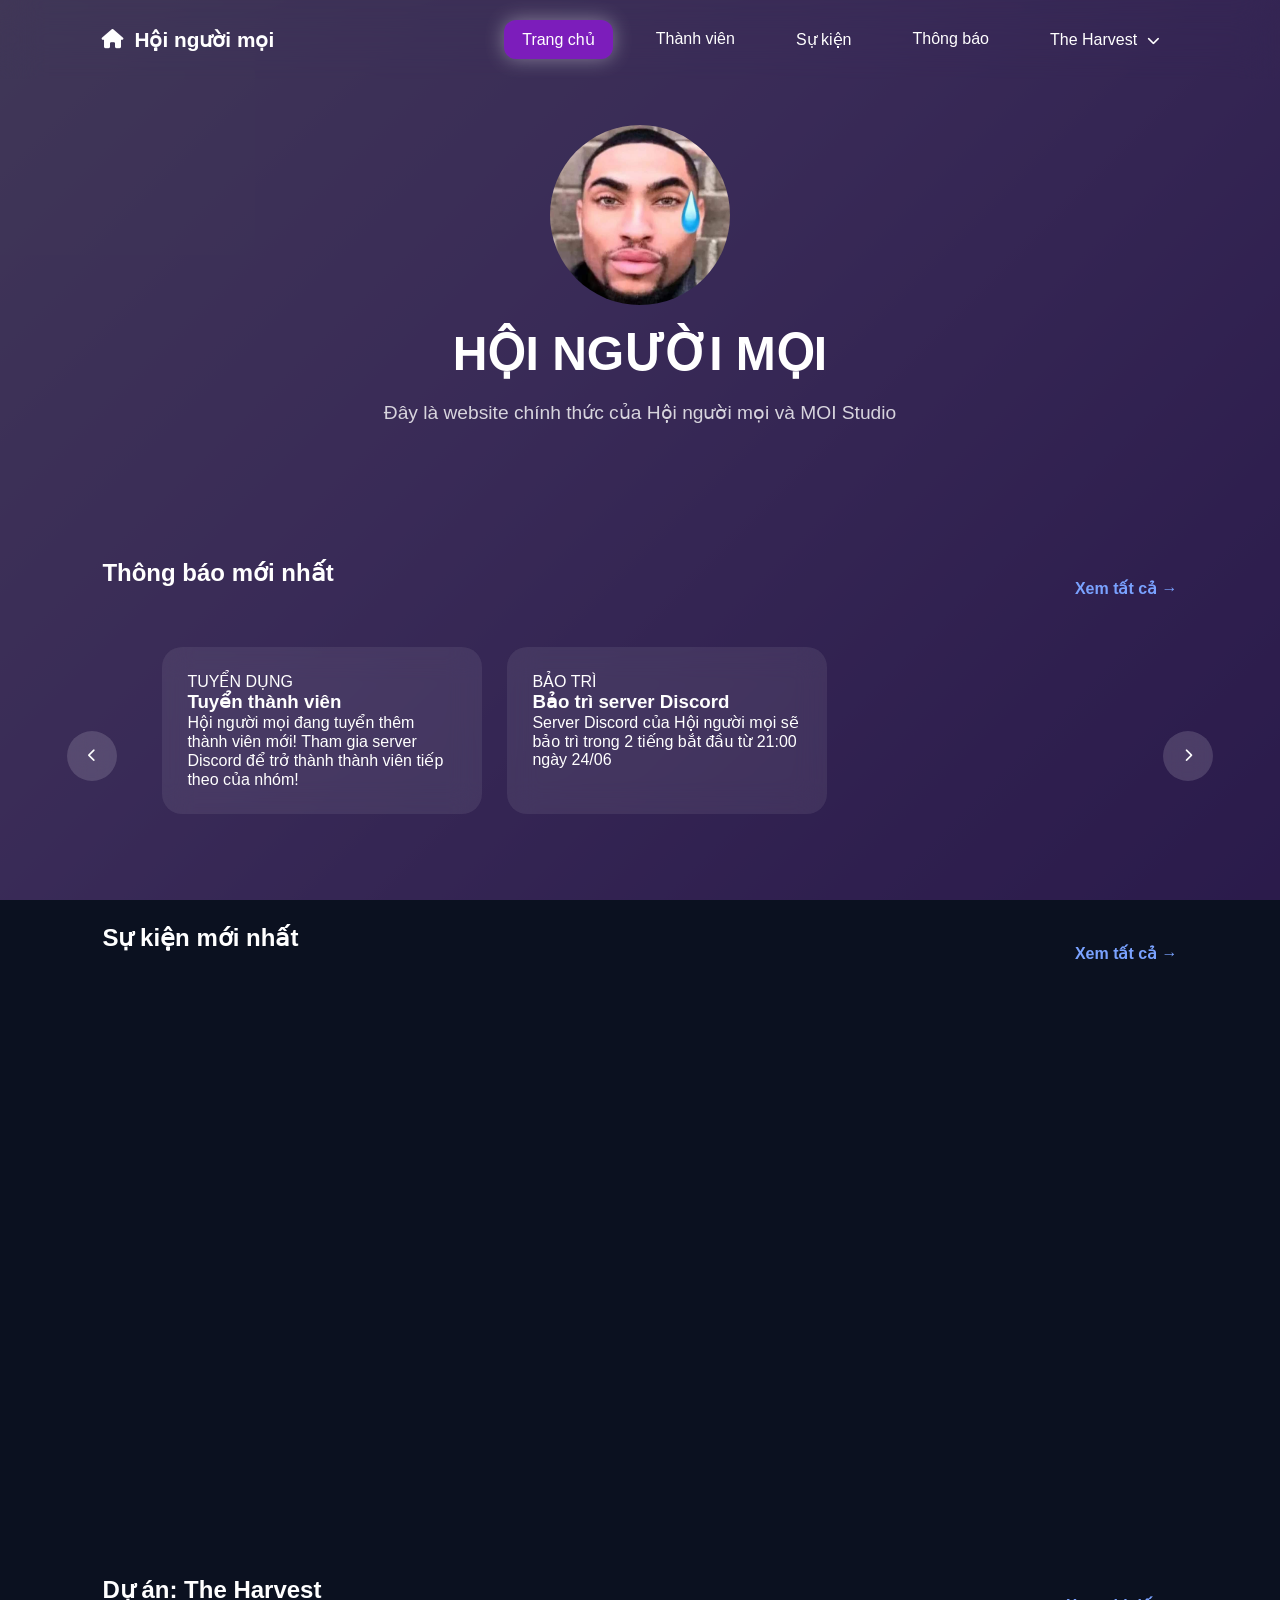
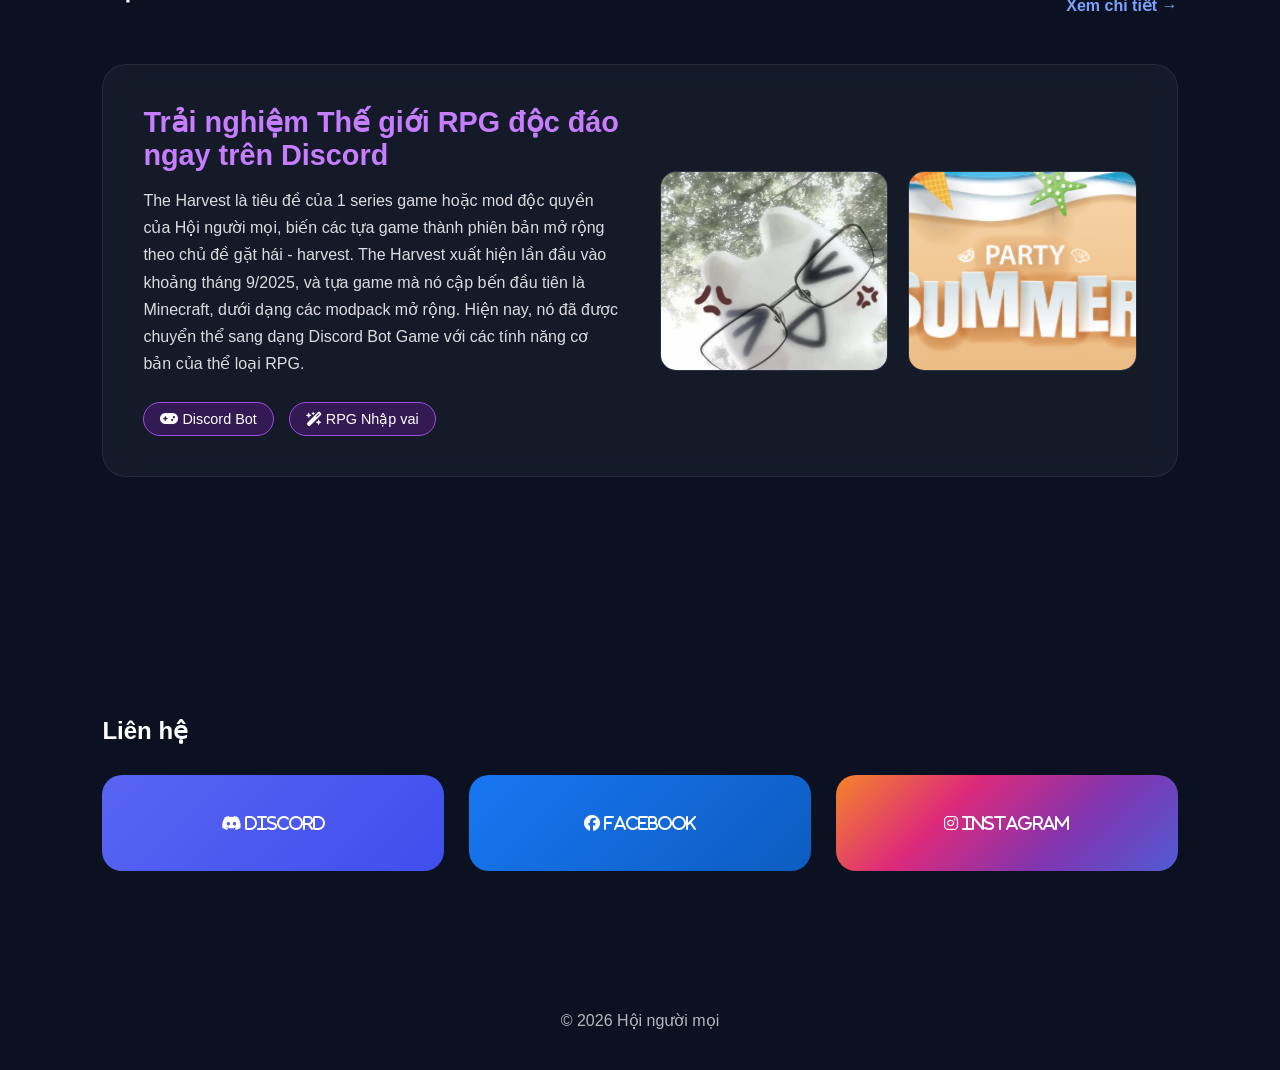
==== commit af1f0df4: "Fix announce" ====
--- a/index.html
+++ b/index.html
@@ -33,7 +33,7 @@
       </button>
 
       <div class="nav-links">
-        <a href="index.html">Trang chủ</a>
+        <a href="index.html" class="active">Trang chủ</a>
         <a href="members.html">Thành viên</a>
         <a href="events.html">Sự kiện</a>
         <a href="announce.html">Thông báo</a>
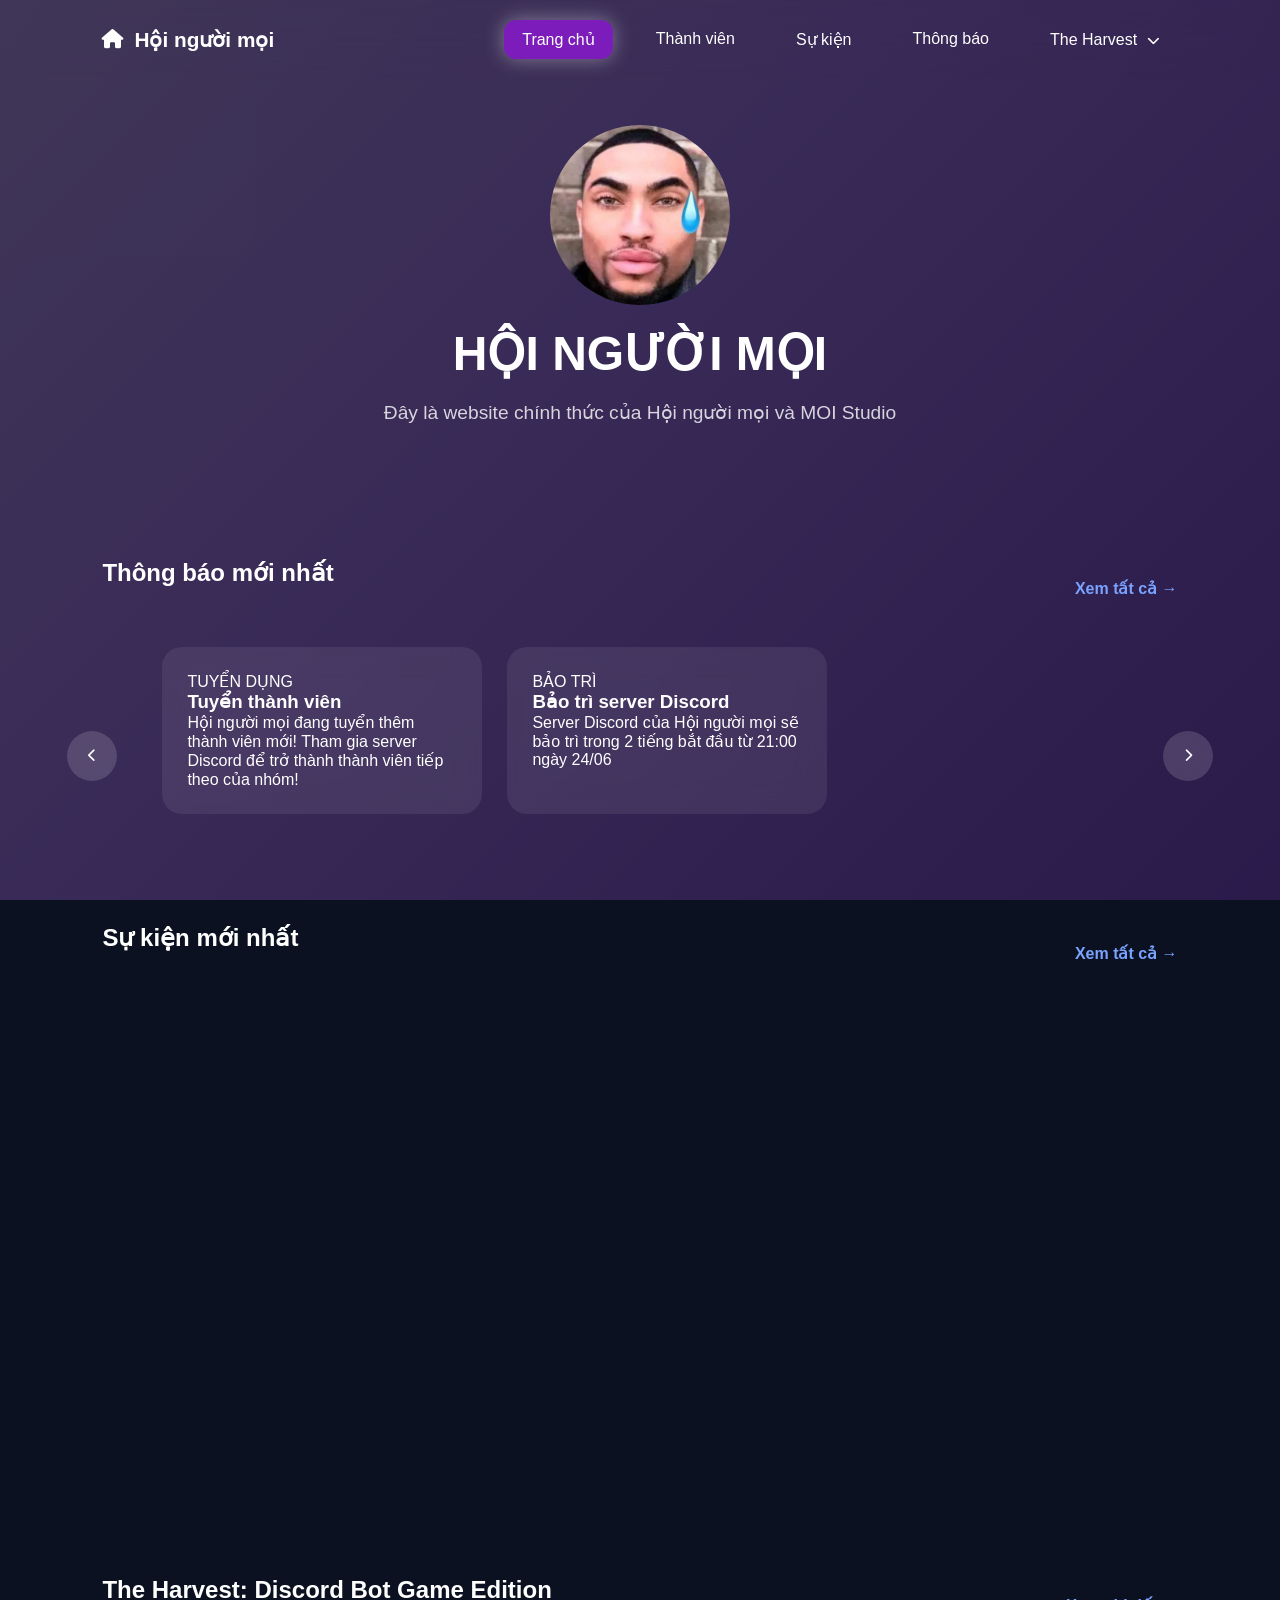
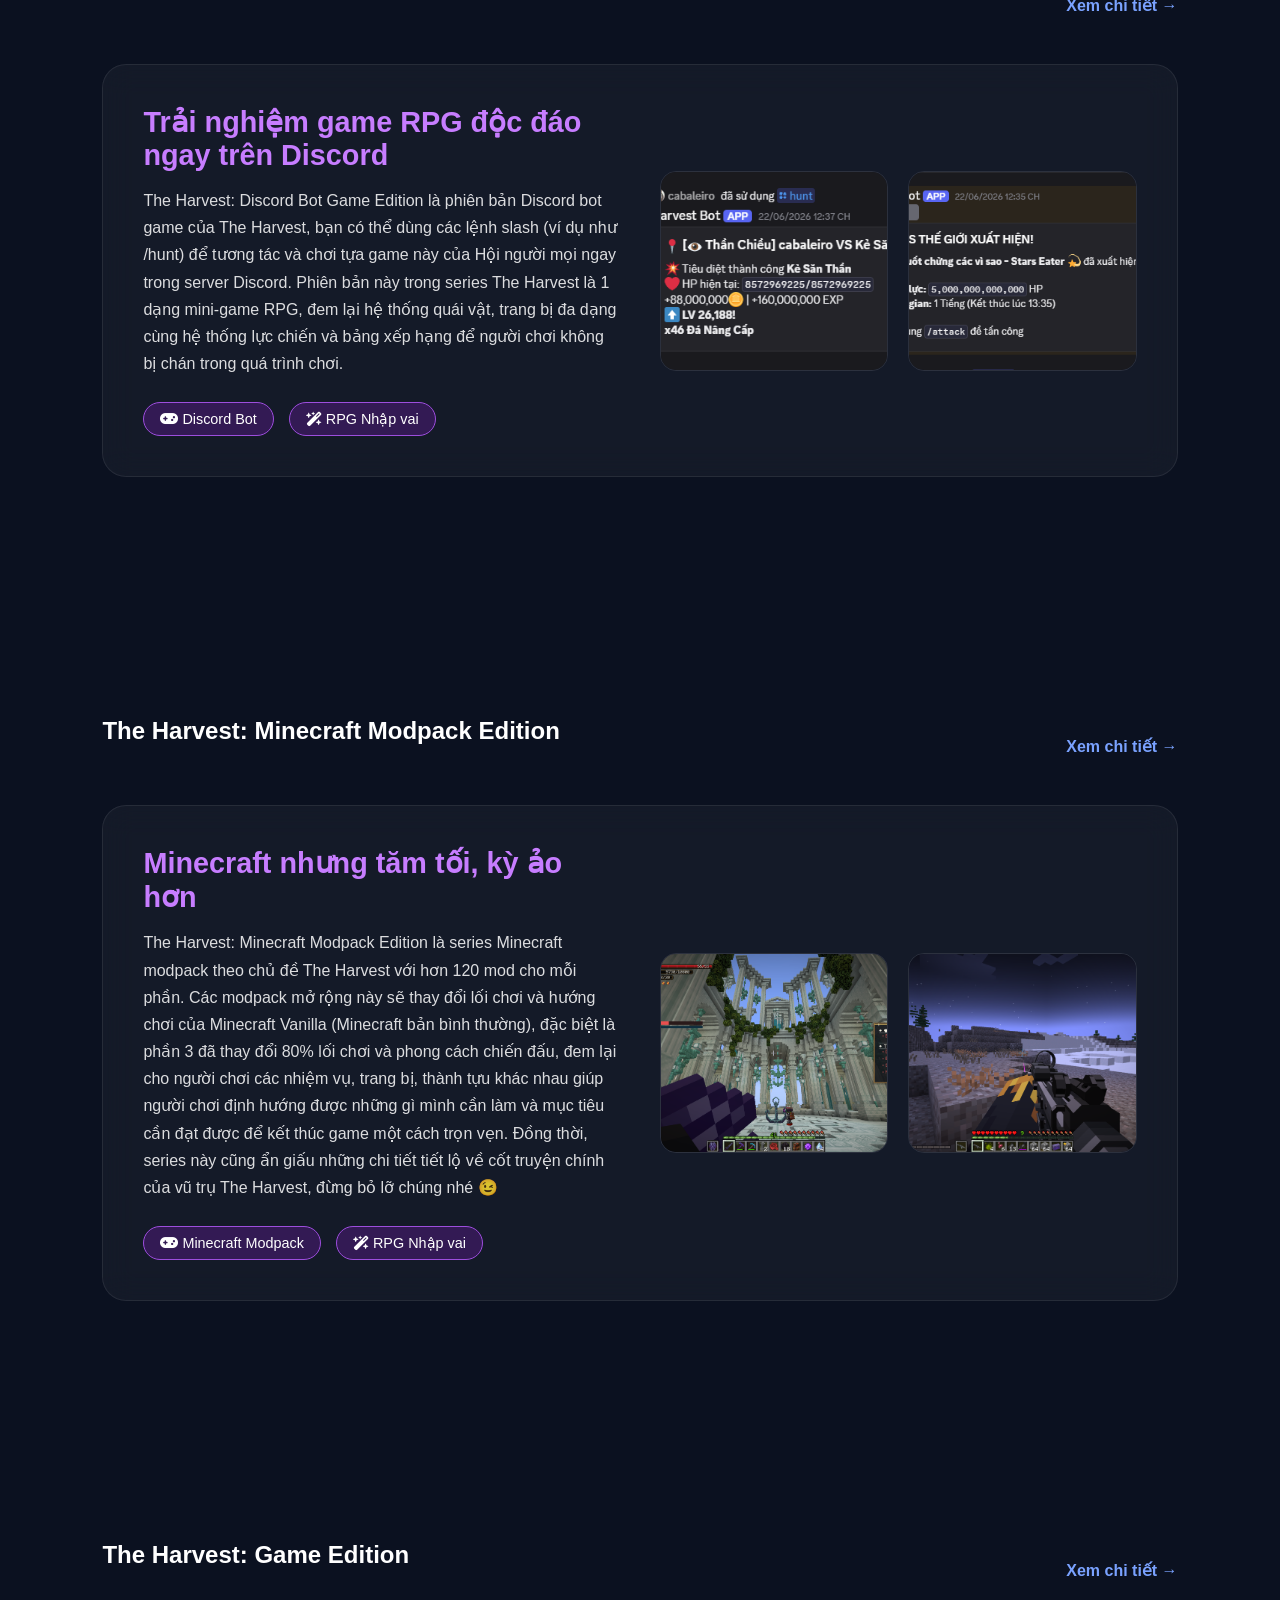
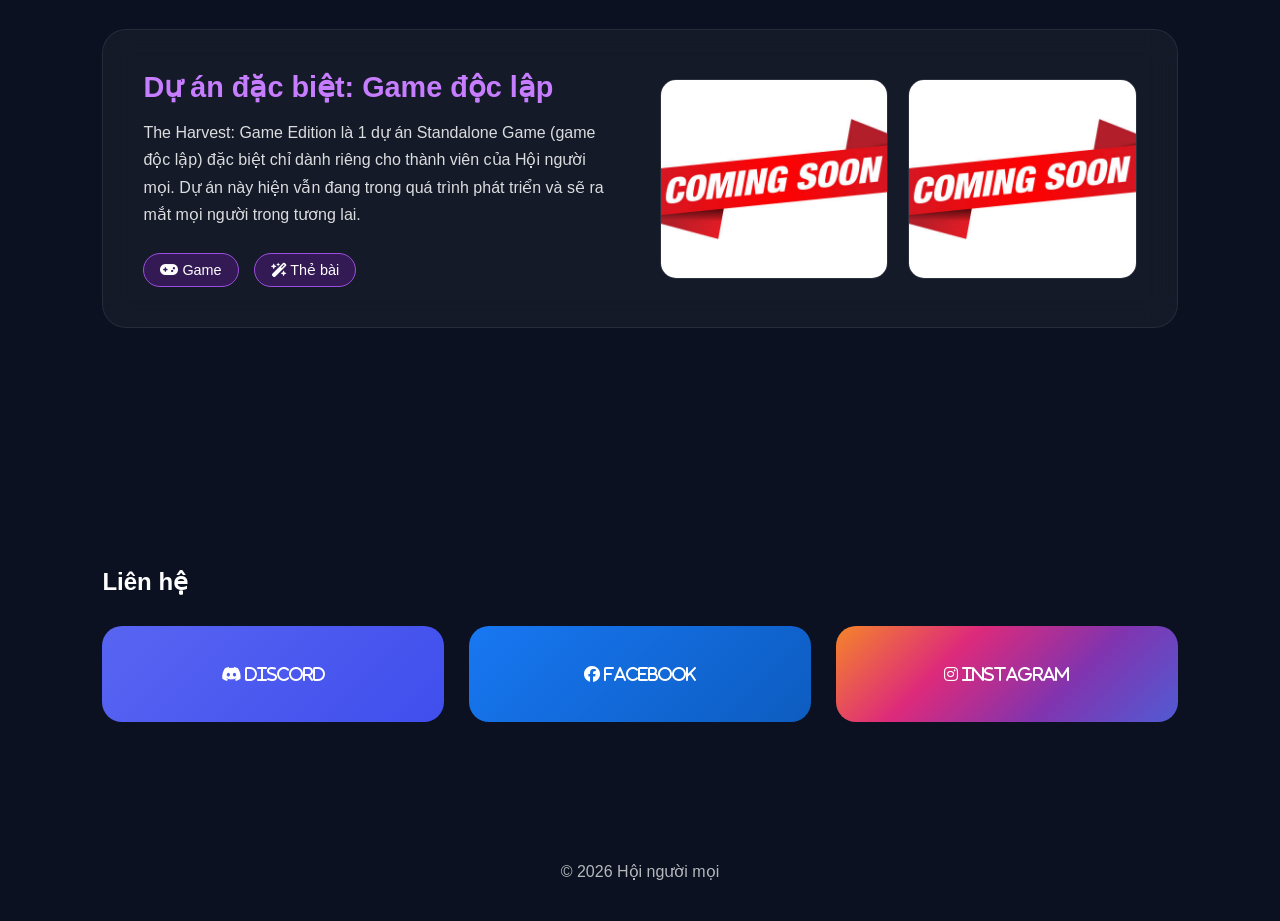
==== commit 9e908749: "Update" ====
--- a/index.html
+++ b/index.html
@@ -111,20 +111,18 @@
     </section>
     <section class="harvest-overview-section" data-aos="fade-up">
       <div class="section-header">
-        <h2>Dự án: The Harvest</h2>
-        <a href="harvest.html" class="view-more">Xem chi tiết →</a>
+        <h2>The Harvest: Discord Bot Game Edition</h2>
+        <a href="harvest-bot.html" class="view-more">Xem chi tiết →</a>
       </div>
 
       <div class="harvest-intro-container">
         <div class="harvest-text-block">
-          <h3>Trải nghiệm Thế giới RPG độc đáo ngay trên Discord</h3>
+          <h3>Trải nghiệm game RPG độc đáo ngay trên Discord</h3>
           <p>
-            The Harvest là tiêu đề của 1 series game hoặc mod độc quyền của Hội
-            người mọi, biến các tựa game thành phiên bản mở rộng theo chủ đề gặt
-            hái - harvest. The Harvest xuất hiện lần đầu vào khoảng tháng
-            9/2025, và tựa game mà nó cập bến đầu tiên là Minecraft, dưới dạng
-            các modpack mở rộng. Hiện nay, nó đã được chuyển thể sang dạng
-            Discord Bot Game với các tính năng cơ bản của thể loại RPG.
+            The Harvest: Discord Bot Game Edition là phiên bản Discord bot game của The Harvest, bạn có thể dùng các lệnh slash (ví dụ như /hunt)
+            để tương tác và chơi tựa game này của Hội người mọi ngay trong server Discord.
+            Phiên bản này trong series The Harvest là 1 dạng mini-game RPG, đem lại hệ thống quái vật, trang bị đa dạng cùng hệ thống lực chiến và bảng xếp hạng
+            để người chơi không bị chán trong quá trình chơi.
           </p>
 
           <div class="gameplay-tags">
@@ -138,10 +136,79 @@
 
         <div class="harvest-gallery-grid">
           <div class="gallery-item">
-            <img src="assets/events/harvest.jpg" alt="Review 1" />
-          </div>
-          <div class="gallery-item">
-            <img src="assets/events/summer.jpg" alt="Review 2" />
+            <img src="assets/review/bot1.png" alt="Review 1" />
+          </div>
+          <div class="gallery-item">
+            <img src="assets/review/bot2.png" alt="Review 2" />
+          </div>
+        </div>
+      </div>
+    </section>
+    <section class="harvest-overview-section" data-aos="fade-up">
+      <div class="section-header">
+        <h2>The Harvest: Minecraft Modpack Edition</h2>
+        <a href="harvest-minecraft.html" class="view-more">Xem chi tiết →</a>
+      </div>
+
+      <div class="harvest-intro-container">
+        <div class="harvest-text-block">
+          <h3>Minecraft nhưng tăm tối, kỳ ảo hơn</h3>
+          <p>
+            The Harvest: Minecraft Modpack Edition là series Minecraft modpack theo chủ đề The Harvest với hơn 120 mod cho mỗi phần.
+            Các modpack mở rộng này sẽ thay đổi lối chơi và hướng chơi của Minecraft Vanilla (Minecraft bản bình thường),
+            đặc biệt là phần 3 đã thay đổi 80% lối chơi và phong cách chiến đấu,
+            đem lại cho người chơi các nhiệm vụ, trang bị, thành tựu khác nhau
+            giúp người chơi định hướng được những gì mình cần làm và mục tiêu cần đạt được để kết thúc game một cách trọn vẹn.
+            Đồng thời, series này cũng ẩn giấu những chi tiết tiết lộ về cốt truyện chính của vũ trụ The Harvest, đừng bỏ lỡ chúng nhé 😉
+          </p>
+
+          <div class="gameplay-tags">
+            <span><i class="fa-solid fa-gamepad"></i> Minecraft Modpack</span>
+            <span
+              ><i class="fa-solid fa-wand-magic-sparkles"></i> RPG Nhập
+              vai</span
+            >
+          </div>
+        </div>
+
+        <div class="harvest-gallery-grid">
+          <div class="gallery-item">
+            <img src="assets/review/mc1.png" alt="Review 1" />
+          </div>
+          <div class="gallery-item">
+            <img src="assets/review/mc2.png" alt="Review 2" />
+          </div>
+        </div>
+      </div>
+    </section>
+    <section class="harvest-overview-section" data-aos="fade-up">
+      <div class="section-header">
+        <h2>The Harvest: Game Edition</h2>
+        <a href="harvest-bot.html" class="view-more">Xem chi tiết →</a>
+      </div>
+
+      <div class="harvest-intro-container">
+        <div class="harvest-text-block">
+          <h3>Dự án đặc biệt: Game độc lập</h3>
+          <p>
+            The Harvest: Game Edition là 1 dự án Standalone Game (game độc lập) đặc biệt chỉ dành riêng cho thành viên của Hội người mọi.
+            Dự án này hiện vẫn đang trong quá trình phát triển và sẽ ra mắt mọi người trong tương lai.
+          </p>
+
+          <div class="gameplay-tags">
+            <span><i class="fa-solid fa-gamepad"></i> Game</span>
+            <span
+              ><i class="fa-solid fa-wand-magic-sparkles"></i> Thẻ bài</span
+            >
+          </div>
+        </div>
+
+        <div class="harvest-gallery-grid">
+          <div class="gallery-item">
+            <img src="assets/review/comingsoon.jpg" alt="Review 1" />
+          </div>
+          <div class="gallery-item">
+            <img src="assets/review/comingsoon.jpg" alt="Review 2" />
           </div>
         </div>
       </div>
--- a/css/style.css
+++ b/css/style.css
@@ -715,78 +715,62 @@
 
   .nav-links {
     position: absolute;
-
     top: 70px;
-
     right: 20px;
-
     width: 220px;
-
     background: rgba(11, 17, 32, 0.95);
-
     backdrop-filter: blur(15px);
-
     border-radius: 15px;
-
     display: flex;
-
     flex-direction: column;
-
     padding: 15px;
-
     gap: 10px;
-
     opacity: 0;
-
     visibility: hidden;
-
     transform: translateX(100%);
-
     transition: all 0.3s ease;
+    z-index: 999 !important; /* Đảm bảo thanh nav không bị lấp */
   }
 
   .nav-links.active {
     opacity: 1;
-
     visibility: visible;
-
     transform: translateX(0);
   }
+
   .hero {
     padding-top: 140px;
   }
+
   .hero h1 {
     font-size: 2rem;
   }
+
   .section-header {
     flex-direction: column;
-
     gap: 10px;
   }
+
   .mini-card,
   .announcement-preview {
     flex: 0 0 78vw !important;
-
     width: 78vw !important;
-
     max-width: 280px;
-
     padding: 15px !important;
-
     overflow: hidden;
   }
+
   .mini-card {
     padding: 0 0 15px 0 !important;
   }
+
   .mini-card img {
     display: block;
     width: 100% !important;
     height: 140px !important;
     object-fit: cover;
-
     margin: 0 !important;
     padding: 0 !important;
-
     border-top-left-radius: 20px !important;
     border-top-right-radius: 20px !important;
     border-bottom-left-radius: 0 !important;
@@ -796,13 +780,11 @@
   .scroll-btn {
     display: none !important;
   }
+
   .horizontal-scroll {
     margin: 0 !important;
-
     padding: 25px 0px !important;
-
     gap: 16px !important;
-
     -webkit-overflow-scrolling: touch;
   }
 
@@ -824,6 +806,7 @@
   .body {
     background: #0b1120 !important;
   }
+
   .members-page,
   .events-page,
   .announce-page,
@@ -837,20 +820,24 @@
     flex-direction: column;
     padding: 20px;
   }
+
   .harvest-gallery-grid {
     width: 100%;
   }
+
   .timeline-wrapper {
     flex-direction: column;
     gap: 30px;
     padding-left: 20px;
   }
+
   .timeline-wrapper::before {
     width: 4px;
     height: 100%;
     top: 0;
     left: 28px;
   }
+
   .timeline-item {
     display: flex;
     text-align: left;
@@ -858,117 +845,139 @@
     gap: 20px;
     padding: 0;
   }
+
   .timeline-dot {
     margin: 4px 0 0 0;
     flex-shrink: 0;
   }
+
   .current-node .timeline-dot {
     transform: translateX(-3px);
   }
-  /* Ép thanh nav link hiển thị mượt mà không lỗi tràn chữ trên mobile */
-  .nav-links {
-    z-index: 999 !important;
-  }
+
+  /* SỬA LẠI ĐOẠN NAV DROPDOWN TRÊN MOBILE */
   .nav-dropdown {
     width: 100%;
+    display: block !important;
     text-align: left;
-  }
+    position: relative;
+  }
+
   .dropdown-menu {
-    position: relative;
-    top: 0;
-    left: 0;
-    transform: none !important;
+    position: absolute !important; /* Chuyển lại thành absolute để kiểm soát vị trí tự do */
+    top: 100% !important; /* Nằm ngay dưới đáy của nút The Harvest */
+    right: 0 !important;   /* Căn sát lề phải của menu chính */
+    left: auto !important;  /* Bỏ lề trái để menu tự động tràn và mở rộng về phía BÊN TRÁI */
+    transform: none !important; /* Xóa bỏ hoàn toàn lệnh căn giữa dịch chuyển của PC */
+    
+    /* Thu hẹp chiều rộng menu con lại một chút để nằm vừa khít bên trong khối nav-links (220px) */
+    width: 190px !important; 
+    
+    background: rgba(11, 17, 32, 0.98) !important; /* Nền tối đậm để nhìn rõ chữ */
+    border: 1px solid rgba(255, 255, 255, 0.1) !important;
+    border-radius: 10px !important;
+    padding: 0 !important;
+    margin-top: 5px !important;
+    
+    /* Hiệu ứng ẩn mặc định */
+    max-height: 0 !important;
+    overflow: hidden !important;
+    opacity: 0 !important;
+    visibility: hidden !important;
+    transition: all 0.3s ease-out !important;
+    box-shadow: 0 10px 25px rgba(0, 0, 0, 0.5) !important;
+    z-index: 1000 !important;
+  }
+
+  /* ĐẢM BẢO HIỆN DROPDOWN KHI ĐƯỢC BẤM TRÊN MOBILE */
+  .nav-dropdown.mobile-open .dropdown-menu {
+    max-height: 250px !important; /* Bung chiều cao vừa đủ cho 3 trang con */
+    opacity: 1 !important;
+    visibility: visible !important;
+    overflow: visible !important;
+    padding: 8px 0 !important;
+  }
+
+  /* Xử lý hiển thị chữ của các trang con bên trong */
+  .nav-dropdown .dropdown-menu a {
+    padding: 10px 15px !important;
+    font-size: 0.88rem !important; /* Chữ nhỏ hơn một chút cho tinh tế */
+    color: rgba(255, 255, 255, 0.85) !important;
+    display: block !important;
+    width: 100% !important;
+    text-align: left !important; /* Chữ luôn canh đều bên trái */
+  }
+
+  .nav-dropdown .dropdown-menu a:hover {
+    background: rgba(124, 29, 187, 0.4) !important;
+    color: white !important;
+  }
+
+  .nav-dropdown.mobile-open .dropdown-toggle i {
+    transform: rotate(180deg); /* Xoay mũi tên lên khi mở */
+  }
+
+  .dropdown-toggle {
+    display: flex !important;
+    justify-content: space-between; /* Đẩy chữ sang trái, mũi tên sang phải kịch kim */
+    align-items: center;
     width: 100%;
-    background: rgba(255, 255, 255, 0.03);
-    border: none;
-    padding: 0;
-    margin-top: 5px;
-    max-height: 0;
-    overflow: hidden;
-    opacity: 1;
-    visibility: visible;
-    transition: max-height 0.3s ease-out;
-  }
-  .nav-dropdown.mobile-open .dropdown-menu {
-    max-height: 300px; /* Mở rộng không gian thả xuống */
-  }
-  .nav-dropdown.mobile-open .dropdown-toggle i {
-    transform: rotate(180deg);
-  }
-  /* ĐOẠN CSS RIÊNG BIỆT DÀNH CHO TRANG MINECRAFT - KHÔNG ẢNH HƯỞNG TRANG CHỦ */
+    white-space: nowrap; /* BẮT BUỘC: Ép chữ không bao giờ được tự xuống dòng */
+  }
+
+  /* ĐOẠN RESPONSIVE CHO MINECRAFT CARD TRÊN MOBILE */
   #modpackContainer {
-    display: grid;
-    grid-template-columns: repeat(5, 1fr); /* Ép đúng 5 cột trên PC */
-    gap: 20px;
-    width: 100%;
-  }
-}
-
+    grid-template-columns: repeat(auto-fit, minmax(240px, 1fr)) !important;
+    gap: 16px !important;
+  }
+}
+
+/* --- ĐOẠN NÀY ĐỂ BÊN NGOÀI MEDIA QUERIES (DÀNH CHO GIAO DIỆN PC CHUNG) --- */
 .section-header {
   display: flex;
-
   justify-content: space-between;
-
   align-items: center;
-
   margin-bottom: 30px;
 }
 
 .view-more {
   color: #7aa2ff;
-
   text-decoration: none;
-
   font-weight: 600;
-
   transition: 0.3s;
 }
 
 .view-more:hover {
   color: white;
-
   transform: translateX(5px);
 }
 
 .event-upcoming {
   color: #facc15;
-
   font-weight: 700;
 }
 
 .event-ongoing {
   color: #22c55e;
-
   font-weight: 700;
 }
 
 .event-finished {
   color: #ef4444;
-
   font-weight: 700;
 }
 
 .horizontal-scroll {
   display: flex;
-
   gap: 25px;
-
   overflow-x: auto;
-
   overflow-y: visible;
-
   scroll-behavior: smooth;
-
   scroll-snap-type: x mandatory;
-
   scroll-padding-left: 20px;
-
   padding: 25px 20px;
-
   margin: -25px -20px;
-
   scrollbar-width: none;
-
   flex-wrap: nowrap;
 }
 
@@ -989,37 +998,19 @@
   box-shadow: 0 5px 15px rgba(0, 0, 0, 0.5);
 }
 
-.mini-card,
-.announcement-preview {
-  flex: 0 0 320px;
-  scroll-snap-align: none;
-}
-
 .scroll-btn {
   position: absolute;
-
   top: 50%;
-
   transform: translateY(-50%);
-
   width: 50px;
-
   height: 50px;
-
   border: none;
-
   border-radius: 50%;
-
   background: rgba(255, 255, 255, 0.15);
-
   backdrop-filter: blur(10px);
-
   color: white;
-
   cursor: pointer;
-
   z-index: 20;
-
   transition:
     transform 0.6s ease,
     opacity 0.6s ease,
@@ -1046,15 +1037,14 @@
   overflow: visible;
 }
 
-/* CLASS ĐỊNH DANH CARD CLICK ĐƯỢC */
 .clickable-card {
   cursor: pointer;
 }
 
-/* SECTION HARVEST OVERVIEW */
 .harvest-overview-section {
   padding: 100px 8%;
 }
+
 .harvest-intro-container {
   display: flex;
   gap: 40px;
@@ -1066,24 +1056,29 @@
   backdrop-filter: blur(15px);
   margin-bottom: 40px;
 }
+
 .harvest-text-block {
   flex: 1;
 }
+
 .harvest-text-block h3 {
   font-size: 1.8rem;
   margin-bottom: 15px;
   color: #c77dff;
 }
+
 .harvest-text-block p {
   line-height: 1.7;
   opacity: 0.85;
   margin-bottom: 25px;
 }
+
 .gameplay-tags {
   display: flex;
   gap: 15px;
   flex-wrap: wrap;
 }
+
 .gameplay-tags span {
   background: rgba(124, 29, 187, 0.3);
   border: 1px solid #9d4edd;
@@ -1091,11 +1086,13 @@
   border-radius: 50px;
   font-size: 0.9rem;
 }
+
 .harvest-gallery-grid {
   display: flex;
   gap: 20px;
   flex: 1;
 }
+
 .gallery-item {
   flex: 1;
   height: 200px;
@@ -1103,34 +1100,38 @@
   overflow: hidden;
   border: 1px solid rgba(255, 255, 255, 0.1);
 }
+
 .gallery-item img {
   width: 100%;
   height: 100%;
   object-fit: cover;
   transition: transform 0.5s ease;
 }
+
 .gallery-item:hover img {
   transform: scale(1.1);
 }
 
-/* ROADMAP TIMELINE */
 .roadmap-container {
   background: rgba(255, 255, 255, 0.02);
   padding: 40px;
   border-radius: 24px;
   border: 1px solid rgba(255, 255, 255, 0.05);
 }
+
 .roadmap-container h3 {
   margin-bottom: 35px;
   font-size: 1.4rem;
   color: #e0aaff;
 }
+
 .timeline-wrapper {
   display: flex;
   justify-content: space-between;
   position: relative;
   padding-top: 20px;
 }
+
 .timeline-wrapper::before {
   content: "";
   position: absolute;
@@ -1141,6 +1142,7 @@
   background: rgba(255, 255, 255, 0.1);
   z-index: 1;
 }
+
 .timeline-item {
   flex: 1;
   position: relative;
@@ -1148,24 +1150,28 @@
   text-align: center;
   padding: 0 15px;
 }
+
 .timeline-dot {
   width: 20px;
   height: 20px;
   border-radius: 50%;
   background: #0b1120;
-  border: 3px solid #7b2cbf; /* Vòng tròn rỗng mặc định */
+  border: 3px solid #7b2cbf;
   margin: 0 auto 20px;
   transition: all 0.3s ease;
 }
+
 .timeline-content h4 {
   margin-bottom: 8px;
   color: white;
 }
+
 .timeline-content p {
   font-size: 0.85rem;
   opacity: 0.7;
   line-height: 1.5;
 }
+
 .milestone-date {
   display: block;
   font-size: 0.8rem;
@@ -1173,7 +1179,7 @@
   margin-bottom: 5px;
   font-weight: 600;
 }
-/* Mốc thời gian mới nhất (Vòng tròn đặc và to hơn) */
+
 .current-node .timeline-dot {
   width: 26px;
   height: 26px;
@@ -1182,6 +1188,7 @@
   transform: translateY(-3px);
   box-shadow: 0 0 15px #9d4edd;
 }
+
 .current-node .timeline-content h4 {
   color: #e0aaff;
 }
@@ -1192,6 +1199,7 @@
   align-items: center;
   vertical-align: middle;
 }
+
 .dropdown-menu {
   position: absolute;
   top: 100%;
@@ -1211,18 +1219,20 @@
   transition: all 0.3s ease;
   box-shadow: 0 10px 30px rgba(0, 0, 0, 0.5);
 }
+
 .dropdown-menu a {
   border-radius: 0 !important;
   padding: 12px 20px !important;
   width: 100%;
   text-align: left;
 }
+
 .dropdown-menu a:hover {
   background: rgba(255, 255, 255, 0.1) !important;
   box-shadow: none !important;
   transform: none !important;
 }
-/* Hiệu ứng Hover trên thiết bị PC */
+
 @media (min-width: 769px) {
   .nav-dropdown:hover .dropdown-menu {
     opacity: 1;
@@ -1231,31 +1241,28 @@
   }
 }
 
-/* Áp dụng riêng cho các card modpack hoặc các card chứa nút tải */
 .harvest-minecraft-card {
   display: flex;
-  flex-direction: column; /* Xếp các thành phần theo chiều dọc */
+  flex-direction: column;
   justify-content: flex-start;
-  height: 100%; /* Ép các card trong cùng 1 hàng có chiều cao bằng nhau */
-}
-
-/* Khống chế phần mô tả để các dòng chữ không bị lệch */
+  height: 100%;
+}
+
 .harvest-minecraft-card p {
-  flex-grow: 1; /* Thẻ p sẽ tự động phình ra để chiếm tr không gian thừa */
-  margin-bottom: 20px; /* Tạo khoảng cách an toàn với nút bấm bên dưới */
-}
-
-/* Đẩy nút tải xuống luôn nằm sát đáy card */
+  flex-grow: 1;
+  margin-bottom: 20px;
+}
+
 .harvest-minecraft-card .event-btn {
-  margin-top: auto !important; /* Mẹo quan trọng: Đẩy nút xuống đáy bất kể chữ dài hay ngắn */
+  margin-top: auto !important;
   width: 100%;
   text-align: center;
 }
 
-/* ĐOẠN CSS RIÊNG BIỆT DÀNH CHO TRANG MINECRAFT - KHÔNG ẢNH HƯỞNG TRANG CHỦ */
+/* ĐƯA ĐOẠN CẤU HÌNH 5 CỘT PC RA NGOÀI MEDIA MOBILE */
 #modpackContainer {
   display: grid;
-  grid-template-columns: repeat(5, 1fr); /* Ép đúng 5 cột trên PC */
+  grid-template-columns: repeat(5, 1fr); /* PC hiển thị chuẩn 5 cột */
   gap: 20px;
   width: 100%;
 }
